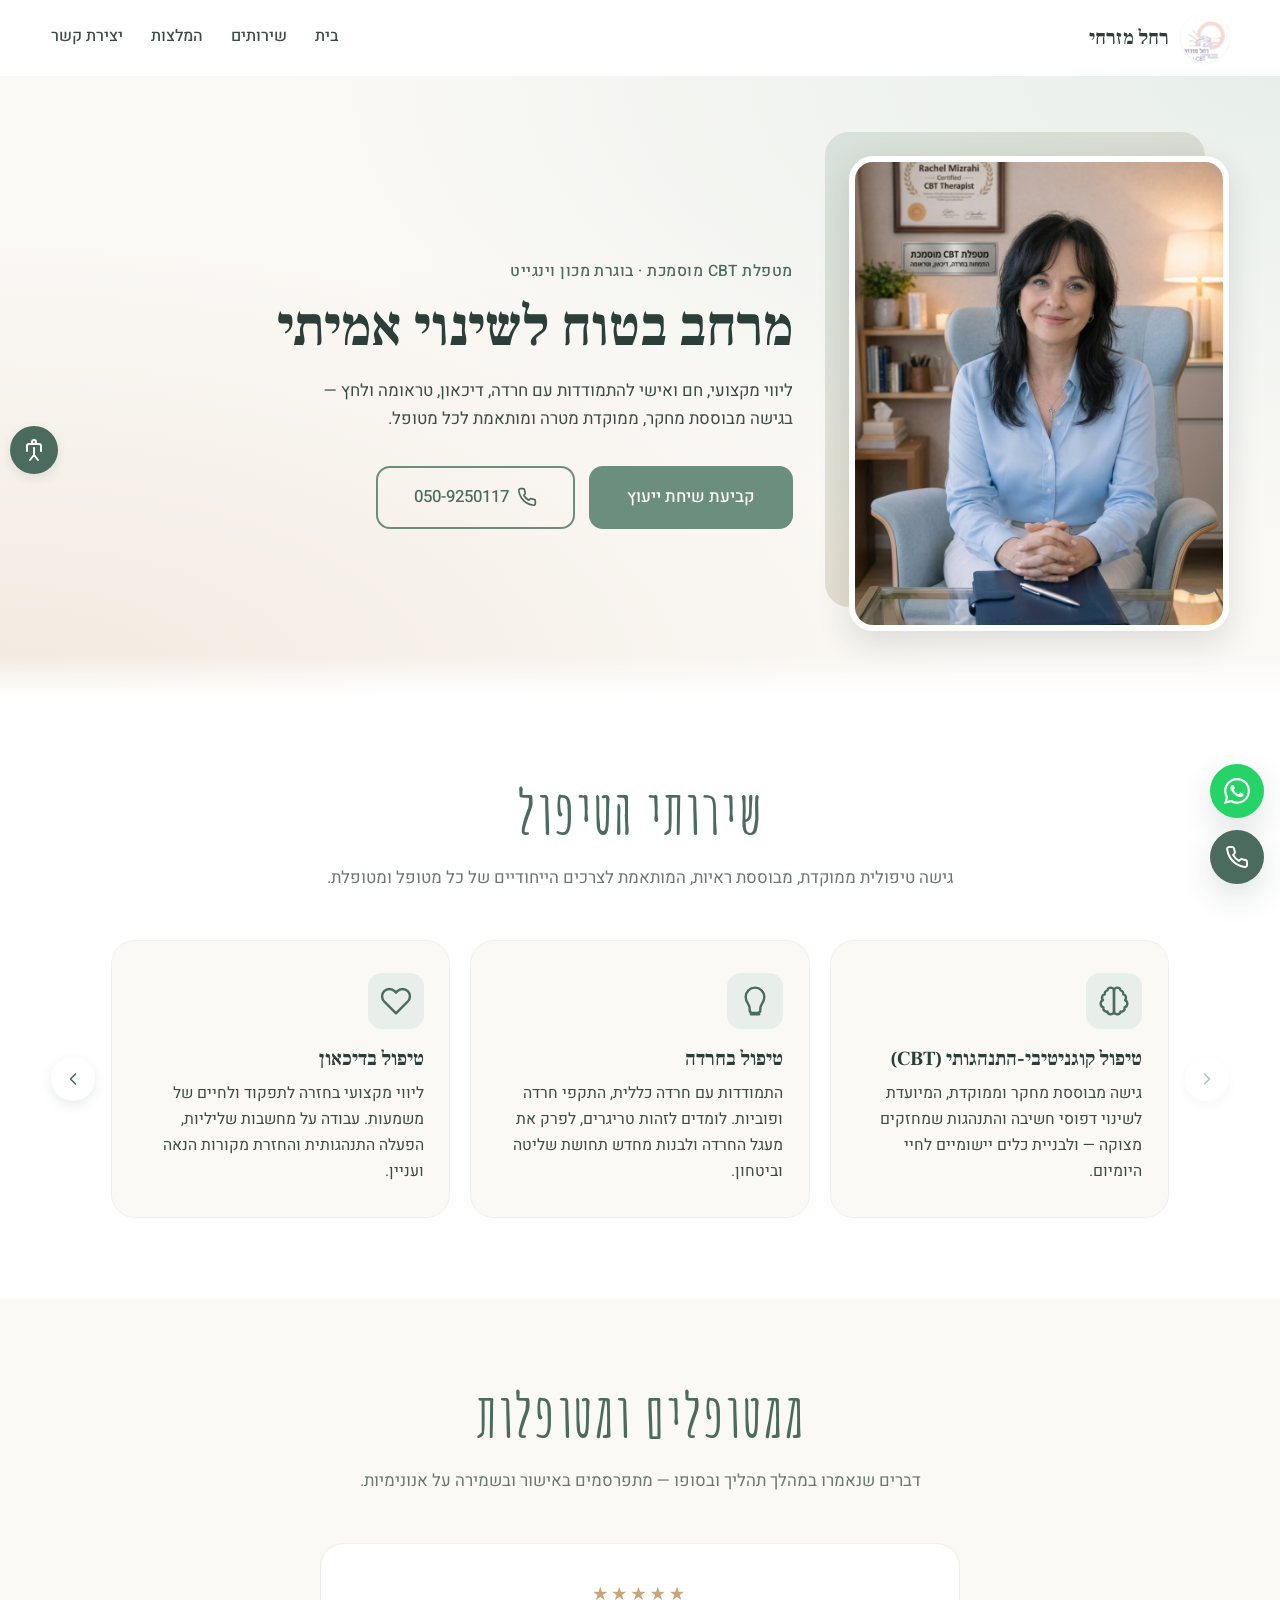
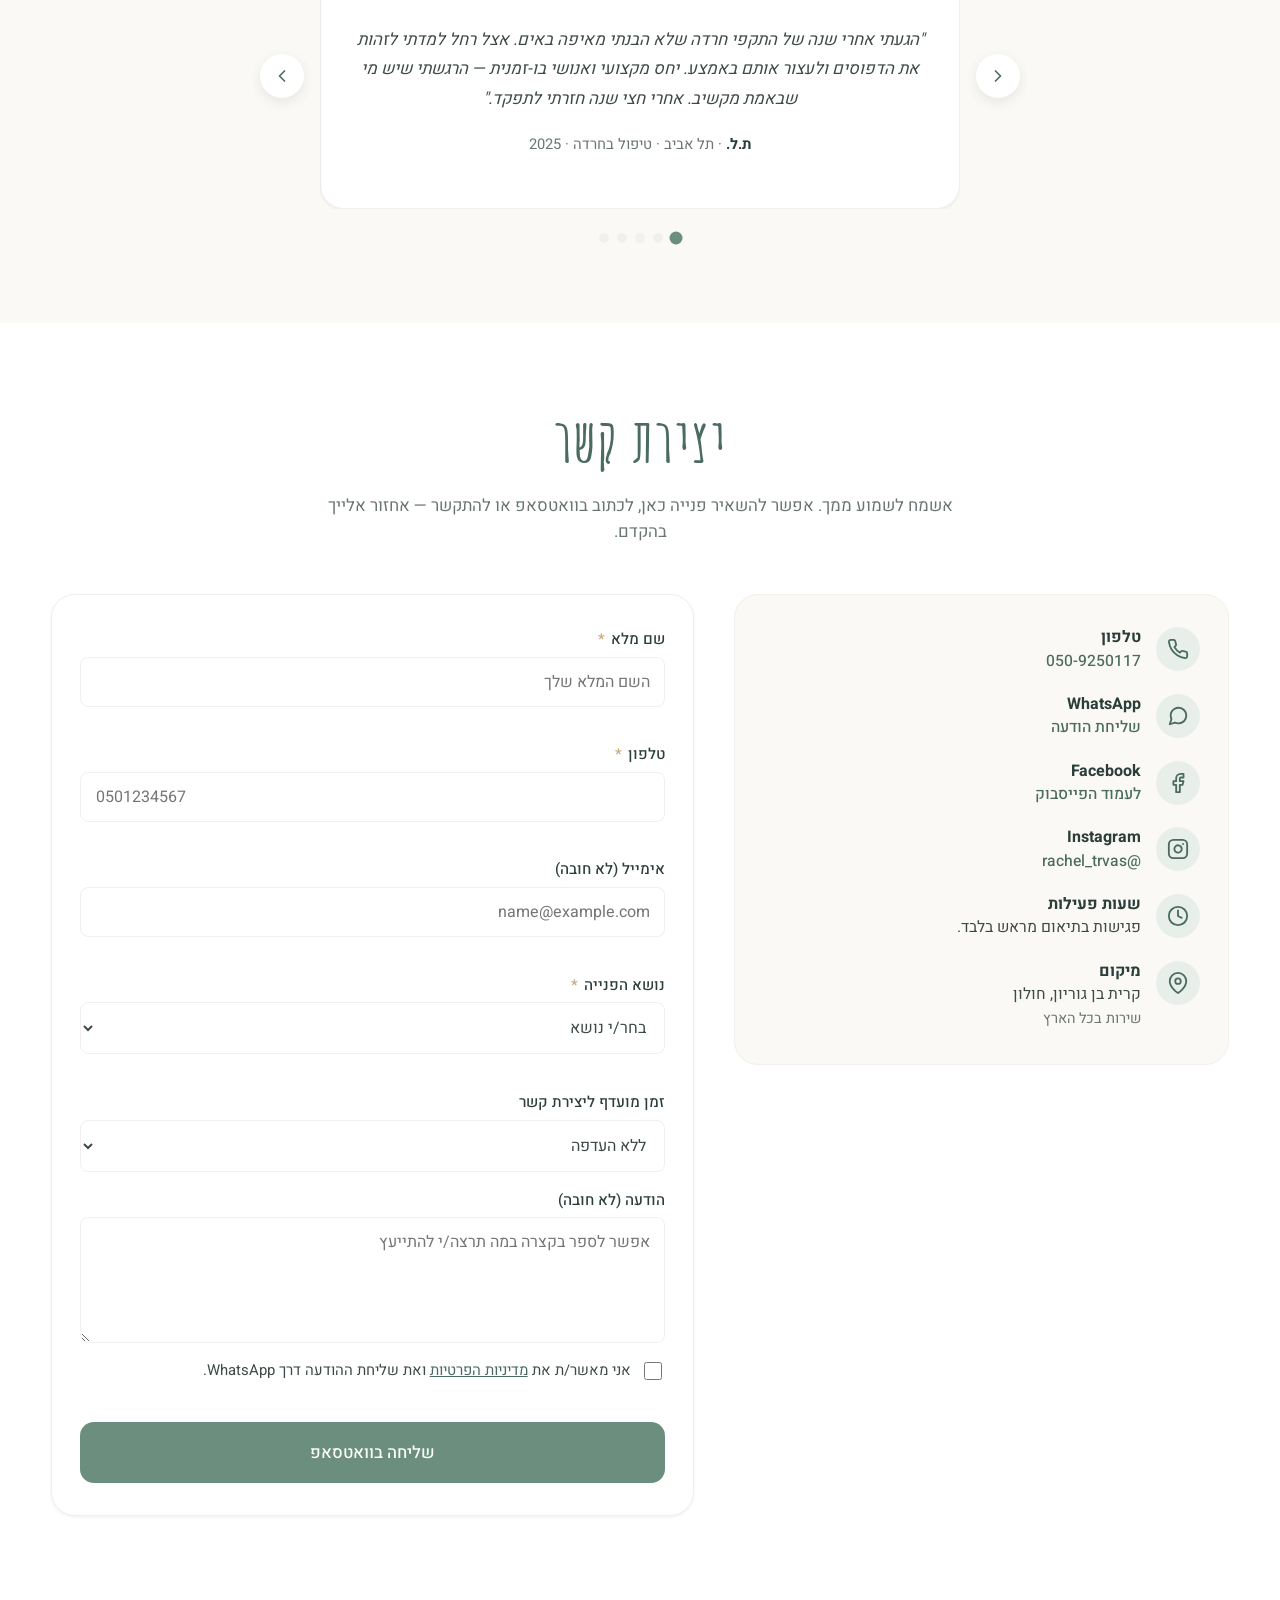
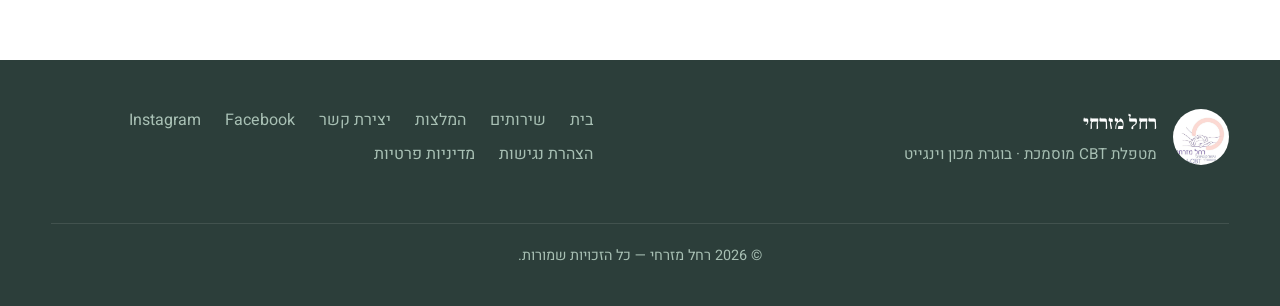
==== index.html @ 68512684 "Initial commit: Rachel Mizrahi CBT therapist landing page Hebrew RTL landing page built on the gener" ====
<!DOCTYPE html>
<html lang="he" dir="rtl">
<head>
    <meta charset="UTF-8">
    <meta name="viewport" content="width=device-width, initial-scale=1.0">

    <title>רחל מזרחי — מטפלת CBT מוסמכת | חרדה, דיכאון, טראומה</title>
    <meta name="description" content="רחל מזרחי, מטפלת CBT מוסמכת, בוגרת מכון וינגייט. מרחב טיפולי מקצועי, חם ואישי להתמודדות עם חרדה, דיכאון, טראומה ולחץ. פגישת ייעוץ ראשונית.">
    <meta name="keywords" content="טיפול CBT, מטפלת CBT, טיפול בחרדה, טיפול בדיכאון, טיפול בטראומה, CBT, רחל מזרחי, טיפול קוגניטיבי התנהגותי">
    <meta name="author" content="רחל מזרחי">
    <meta name="robots" content="index, follow">

    <meta property="og:type" content="website">
    <meta property="og:title" content="רחל מזרחי — מטפלת CBT מוסמכת">
    <meta property="og:description" content="מרחב טיפולי מקצועי וחם להתמודדות עם חרדה, דיכאון, טראומה ולחץ.">
    <meta property="og:image" content="Images/Rachel.png">
    <meta property="og:locale" content="he_IL">

    <link rel="icon" href="Images/Logo.jpg" type="image/jpeg">
    <link rel="preload" as="image" href="Images/Rachel.png" fetchpriority="high">

    <link rel="preconnect" href="https://fonts.googleapis.com">
    <link rel="preconnect" href="https://fonts.gstatic.com" crossorigin>
    <link rel="stylesheet" href="https://fonts.googleapis.com/css2?family=Heebo:wght@400;500;700&family=Amatic+SC:wght@700&family=Frank+Ruhl+Libre:wght@500;700&display=swap">

    <link rel="stylesheet" href="style.css">

    <!-- Google Analytics (replace G-XXXXXXXXXX before launch)
    <script async src="https://www.googletagmanager.com/gtag/js?id=G-XXXXXXXXXX"></script>
    <script>
        window.dataLayer = window.dataLayer || [];
        function gtag(){dataLayer.push(arguments);}
        gtag('js', new Date());
        gtag('config', 'G-XXXXXXXXXX');
    </script>
    -->
</head>
<body>
    <a href="#services" class="skip-link">דלג לתוכן הראשי</a>

    <header class="header" id="header">
        <div class="container header-inner">
            <a href="#home" class="logo" aria-label="רחל מזרחי — דף הבית">
                <img src="Images/Logo.jpg" alt="" width="48" height="48" decoding="async">
                <span class="logo-text">רחל מזרחי</span>
            </a>

            <nav class="nav" aria-label="ניווט ראשי">
                <button class="nav-toggle" aria-label="פתיחת תפריט" aria-expanded="false" aria-controls="nav-list">
                    <span></span><span></span><span></span>
                </button>
                <ul class="nav-list" id="nav-list">
                    <li><a href="#home">בית</a></li>
                    <li><a href="#services">שירותים</a></li>
                    <li><a href="#testimonials">המלצות</a></li>
                    <li><a href="#contact">יצירת קשר</a></li>
                </ul>
            </nav>
        </div>
    </header>

    <section class="hero" id="home">
        <div class="container hero-inner">
            <div class="hero-portrait">
                <img src="Images/Rachel.png" alt="רחל מזרחי, מטפלת CBT מוסמכת" width="420" height="520" fetchpriority="high" decoding="async">
            </div>
            <div class="hero-content">
                <p class="hero-eyebrow">מטפלת CBT מוסמכת · בוגרת מכון וינגייט</p>
                <h1 class="hero-title">מרחב בטוח לשינוי אמיתי</h1>
                <p class="hero-subtitle">ליווי מקצועי, חם ואישי להתמודדות עם חרדה, דיכאון, טראומה ולחץ — בגישה מבוססת מחקר, ממוקדת מטרה ומותאמת לכל מטופל.</p>
                <div class="hero-cta">
                    <a href="#contact" class="btn btn-primary btn-lg">קביעת שיחת ייעוץ</a>
                    <a href="tel:0509250117" class="btn btn-outline btn-lg" id="hero-phone">
                        <svg aria-hidden="true" width="20" height="20" viewBox="0 0 24 24" fill="none" stroke="currentColor" stroke-width="2" stroke-linecap="round" stroke-linejoin="round"><path d="M22 16.92v3a2 2 0 0 1-2.18 2 19.79 19.79 0 0 1-8.63-3.07 19.5 19.5 0 0 1-6-6 19.79 19.79 0 0 1-3.07-8.67A2 2 0 0 1 4.11 2h3a2 2 0 0 1 2 1.72 12.84 12.84 0 0 0 .7 2.81 2 2 0 0 1-.45 2.11L8.09 9.91a16 16 0 0 0 6 6l1.27-1.27a2 2 0 0 1 2.11-.45 12.84 12.84 0 0 0 2.81.7A2 2 0 0 1 22 16.92z"/></svg>
                        <span>050-9250117</span>
                    </a>
                </div>
            </div>
        </div>
    </section>

    <section class="section services" id="services">
        <div class="container">
            <h2 class="section-title-script">שירותי הטיפול</h2>
            <p class="section-description">גישה טיפולית ממוקדת, מבוססת ראיות, המותאמת לצרכים הייחודיים של כל מטופל ומטופלת.</p>

            <div class="services-slider">
                <button class="slider-btn slider-prev" aria-label="הקודם" type="button">
                    <svg aria-hidden="true" width="20" height="20" viewBox="0 0 24 24" fill="none" stroke="currentColor" stroke-width="2" stroke-linecap="round" stroke-linejoin="round"><polyline points="9 18 15 12 9 6"/></svg>
                </button>

                <div class="services-track-wrap">
                    <div class="services-track">
                        <article class="service-card">
                            <div class="service-icon">
                                <svg aria-hidden="true" width="32" height="32" viewBox="0 0 24 24" fill="none" stroke="currentColor" stroke-width="1.8" stroke-linecap="round" stroke-linejoin="round"><path d="M9.5 2A2.5 2.5 0 0 1 12 4.5v15a2.5 2.5 0 0 1-4.96.44 2.5 2.5 0 0 1-2.96-3.08 3 3 0 0 1-.34-5.58 2.5 2.5 0 0 1 1.32-4.24 2.5 2.5 0 0 1 1.98-3A2.5 2.5 0 0 1 9.5 2Z"/><path d="M14.5 2A2.5 2.5 0 0 0 12 4.5v15a2.5 2.5 0 0 0 4.96.44 2.5 2.5 0 0 0 2.96-3.08 3 3 0 0 0 .34-5.58 2.5 2.5 0 0 0-1.32-4.24 2.5 2.5 0 0 0-1.98-3A2.5 2.5 0 0 0 14.5 2Z"/></svg>
                            </div>
                            <h3 class="service-title">טיפול קוגניטיבי-התנהגותי (CBT)</h3>
                            <p class="service-description">גישה מבוססת מחקר וממוקדת, המיועדת לשינוי דפוסי חשיבה והתנהגות שמחזקים מצוקה — ולבניית כלים יישומיים לחיי היומיום.</p>
                        </article>

                        <article class="service-card">
                            <div class="service-icon">
                                <svg aria-hidden="true" width="32" height="32" viewBox="0 0 24 24" fill="none" stroke="currentColor" stroke-width="1.8" stroke-linecap="round" stroke-linejoin="round"><path d="M12 2a7 7 0 0 0-7 7c0 2.38 1 4 2 5.5.5.75 1 1.5 1 3V19a2 2 0 0 0 2 2h4a2 2 0 0 0 2-2v-1.5c0-1.5.5-2.25 1-3 1-1.5 2-3.12 2-5.5a7 7 0 0 0-7-7Z"/><path d="M9 22h6"/></svg>
                            </div>
                            <h3 class="service-title">טיפול בחרדה</h3>
                            <p class="service-description">התמודדות עם חרדה כללית, התקפי חרדה ופוביות. לומדים לזהות טריגרים, לפרק את מעגל החרדה ולבנות מחדש תחושת שליטה וביטחון.</p>
                        </article>

                        <article class="service-card">
                            <div class="service-icon">
                                <svg aria-hidden="true" width="32" height="32" viewBox="0 0 24 24" fill="none" stroke="currentColor" stroke-width="1.8" stroke-linecap="round" stroke-linejoin="round"><path d="M20.84 4.61a5.5 5.5 0 0 0-7.78 0L12 5.67l-1.06-1.06a5.5 5.5 0 0 0-7.78 7.78l1.06 1.06L12 21.23l7.78-7.78 1.06-1.06a5.5 5.5 0 0 0 0-7.78z"/></svg>
                            </div>
                            <h3 class="service-title">טיפול בדיכאון</h3>
                            <p class="service-description">ליווי מקצועי בחזרה לתפקוד ולחיים של משמעות. עבודה על מחשבות שליליות, הפעלה התנהגותית והחזרת מקורות הנאה ועניין.</p>
                        </article>

                        <article class="service-card">
                            <div class="service-icon">
                                <svg aria-hidden="true" width="32" height="32" viewBox="0 0 24 24" fill="none" stroke="currentColor" stroke-width="1.8" stroke-linecap="round" stroke-linejoin="round"><path d="M12 22s8-4 8-10V5l-8-3-8 3v7c0 6 8 10 8 10z"/></svg>
                            </div>
                            <h3 class="service-title">טיפול בטראומה</h3>
                            <p class="service-description">עיבוד חוויות קשות במרחב בטוח ומכיל. תהליך מותאם אישית שמאפשר עיבוד רגשי בקצב שלך, לבניית חוסן ושחרור מהעבר.</p>
                        </article>

                        <article class="service-card">
                            <div class="service-icon">
                                <svg aria-hidden="true" width="32" height="32" viewBox="0 0 24 24" fill="none" stroke="currentColor" stroke-width="1.8" stroke-linecap="round" stroke-linejoin="round"><circle cx="12" cy="12" r="10"/><polyline points="12 6 12 12 16 14"/></svg>
                            </div>
                            <h3 class="service-title">התמודדות עם לחץ ושחיקה</h3>
                            <p class="service-description">ניהול עומס רגשי, לחץ מקצועי ושחיקה. בניית כלים לאיזון, הצבת גבולות בריאים וחיבור מחדש לעצמך בתוך חיים תובעניים.</p>
                        </article>

                        <article class="service-card">
                            <div class="service-icon">
                                <svg aria-hidden="true" width="32" height="32" viewBox="0 0 24 24" fill="none" stroke="currentColor" stroke-width="1.8" stroke-linecap="round" stroke-linejoin="round"><path d="M21 15a2 2 0 0 1-2 2H7l-4 4V5a2 2 0 0 1 2-2h14a2 2 0 0 1 2 2z"/></svg>
                            </div>
                            <h3 class="service-title">ייעוץ ראשוני וליווי אישי</h3>
                            <p class="service-description">שיחת היכרות ללא התחייבות, להבנת הצורך שלך ולהתאמת תהליך טיפולי מדויק — בקצב הנכון לך ובסביבה מקבלת.</p>
                        </article>
                    </div>
                </div>

                <button class="slider-btn slider-next" aria-label="הבא" type="button">
                    <svg aria-hidden="true" width="20" height="20" viewBox="0 0 24 24" fill="none" stroke="currentColor" stroke-width="2" stroke-linecap="round" stroke-linejoin="round"><polyline points="15 18 9 12 15 6"/></svg>
                </button>
            </div>
        </div>
    </section>

    <section class="section testimonials" id="testimonials">
        <div class="container">
            <h2 class="section-title-script">ממטופלים ומטופלות</h2>
            <p class="section-description">דברים שנאמרו במהלך תהליך ובסופו — מתפרסמים באישור ובשמירה על אנונימיות.</p>

            <div class="testimonials-carousel">
                <button class="carousel-btn carousel-prev" aria-label="ההמלצה הקודמת" type="button">
                    <svg aria-hidden="true" width="20" height="20" viewBox="0 0 24 24" fill="none" stroke="currentColor" stroke-width="2" stroke-linecap="round" stroke-linejoin="round"><polyline points="9 18 15 12 9 6"/></svg>
                </button>
                <div class="testimonials-viewport">
                    <div class="testimonials-track" aria-live="polite"></div>
                </div>
                <button class="carousel-btn carousel-next" aria-label="ההמלצה הבאה" type="button">
                    <svg aria-hidden="true" width="20" height="20" viewBox="0 0 24 24" fill="none" stroke="currentColor" stroke-width="2" stroke-linecap="round" stroke-linejoin="round"><polyline points="15 18 9 12 15 6"/></svg>
                </button>
            </div>
            <div class="carousel-dots" role="tablist" aria-label="בחירת המלצה"></div>
        </div>
    </section>

    <section class="section contact" id="contact">
        <div class="container">
            <h2 class="section-title-script">יצירת קשר</h2>
            <p class="section-description">אשמח לשמוע ממך. אפשר להשאיר פנייה כאן, לכתוב בוואטסאפ או להתקשר — אחזור אלייך בהקדם.</p>

            <div class="contact-grid">
                <aside class="contact-info" aria-label="פרטי יצירת קשר">
                    <div class="contact-row">
                        <span class="contact-icon" aria-hidden="true">
                            <svg width="22" height="22" viewBox="0 0 24 24" fill="none" stroke="currentColor" stroke-width="2" stroke-linecap="round" stroke-linejoin="round"><path d="M22 16.92v3a2 2 0 0 1-2.18 2 19.79 19.79 0 0 1-8.63-3.07 19.5 19.5 0 0 1-6-6 19.79 19.79 0 0 1-3.07-8.67A2 2 0 0 1 4.11 2h3a2 2 0 0 1 2 1.72 12.84 12.84 0 0 0 .7 2.81 2 2 0 0 1-.45 2.11L8.09 9.91a16 16 0 0 0 6 6l1.27-1.27a2 2 0 0 1 2.11-.45 12.84 12.84 0 0 0 2.81.7A2 2 0 0 1 22 16.92z"/></svg>
                        </span>
                        <div>
                            <h3>טלפון</h3>
                            <p><a href="tel:0509250117" id="contact-phone">050-9250117</a></p>
                        </div>
                    </div>

                    <div class="contact-row">
                        <span class="contact-icon" aria-hidden="true">
                            <svg width="22" height="22" viewBox="0 0 24 24" fill="none" stroke="currentColor" stroke-width="2" stroke-linecap="round" stroke-linejoin="round"><path d="M21 11.5a8.38 8.38 0 0 1-.9 3.8 8.5 8.5 0 0 1-7.6 4.7 8.38 8.38 0 0 1-3.8-.9L3 21l1.9-5.7a8.38 8.38 0 0 1-.9-3.8 8.5 8.5 0 0 1 4.7-7.6 8.38 8.38 0 0 1 3.8-.9h.5a8.48 8.48 0 0 1 8 8v.5z"/></svg>
                        </span>
                        <div>
                            <h3>WhatsApp</h3>
                            <p><a href="https://wa.me/972509250117" id="contact-wa" target="_blank" rel="noopener">שליחת הודעה</a></p>
                        </div>
                    </div>

                    <div class="contact-row">
                        <span class="contact-icon" aria-hidden="true">
                            <svg width="22" height="22" viewBox="0 0 24 24" fill="none" stroke="currentColor" stroke-width="2" stroke-linecap="round" stroke-linejoin="round"><path d="M18 2h-3a5 5 0 0 0-5 5v3H7v4h3v8h4v-8h3l1-4h-4V7a1 1 0 0 1 1-1h3z"/></svg>
                        </span>
                        <div>
                            <h3>Facebook</h3>
                            <p><a href="https://www.facebook.com/rhl.mzrhy.trwws" target="_blank" rel="noopener">לעמוד הפייסבוק</a></p>
                        </div>
                    </div>

                    <div class="contact-row">
                        <span class="contact-icon" aria-hidden="true">
                            <svg width="22" height="22" viewBox="0 0 24 24" fill="none" stroke="currentColor" stroke-width="2" stroke-linecap="round" stroke-linejoin="round"><rect x="2" y="2" width="20" height="20" rx="5" ry="5"/><path d="M16 11.37A4 4 0 1 1 12.63 8 4 4 0 0 1 16 11.37z"/><line x1="17.5" y1="6.5" x2="17.51" y2="6.5"/></svg>
                        </span>
                        <div>
                            <h3>Instagram</h3>
                            <p><a href="https://www.instagram.com/rachel_trvas/" target="_blank" rel="noopener">@rachel_trvas</a></p>
                        </div>
                    </div>

                    <div class="contact-row">
                        <span class="contact-icon" aria-hidden="true">
                            <svg width="22" height="22" viewBox="0 0 24 24" fill="none" stroke="currentColor" stroke-width="2" stroke-linecap="round" stroke-linejoin="round"><circle cx="12" cy="12" r="10"/><polyline points="12 6 12 12 16 14"/></svg>
                        </span>
                        <div>
                            <h3>שעות פעילות</h3>
                            <p>פגישות בתיאום מראש בלבד.</p>
                        </div>
                    </div>

                    <div class="contact-row">
                        <span class="contact-icon" aria-hidden="true">
                            <svg width="22" height="22" viewBox="0 0 24 24" fill="none" stroke="currentColor" stroke-width="2" stroke-linecap="round" stroke-linejoin="round"><path d="M21 10c0 7-9 13-9 13s-9-6-9-13a9 9 0 0 1 18 0z"/><circle cx="12" cy="10" r="3"/></svg>
                        </span>
                        <div>
                            <h3>מיקום</h3>
                            <p>קרית בן גוריון, חולון<br><span class="contact-note">שירות בכל הארץ</span></p>
                        </div>
                    </div>
                </aside>

                <form class="contact-form" id="contact-form" novalidate aria-label="טופס יצירת קשר">
                    <div class="form-row">
                        <label for="f-name">שם מלא <span class="req" aria-hidden="true">*</span></label>
                        <input type="text" id="f-name" name="name" required autocomplete="name" placeholder="השם המלא שלך">
                        <small class="error" data-for="f-name" role="alert"></small>
                    </div>

                    <div class="form-row">
                        <label for="f-phone">טלפון <span class="req" aria-hidden="true">*</span></label>
                        <input type="tel" id="f-phone" name="phone" required autocomplete="tel" inputmode="tel" placeholder="0501234567">
                        <small class="error" data-for="f-phone" role="alert"></small>
                    </div>

                    <div class="form-row">
                        <label for="f-email">אימייל (לא חובה)</label>
                        <input type="email" id="f-email" name="email" autocomplete="email" placeholder="name@example.com">
                        <small class="error" data-for="f-email" role="alert"></small>
                    </div>

                    <div class="form-row">
                        <label for="f-topic">נושא הפנייה <span class="req" aria-hidden="true">*</span></label>
                        <select id="f-topic" name="topic" required>
                            <option value="">בחר/י נושא</option>
                            <option value="initial">ייעוץ ראשוני</option>
                            <option value="anxiety">טיפול בחרדה</option>
                            <option value="depression">טיפול בדיכאון</option>
                            <option value="trauma">טיפול בטראומה</option>
                            <option value="stress">לחץ ושחיקה</option>
                            <option value="other">אחר</option>
                        </select>
                        <small class="error" data-for="f-topic" role="alert"></small>
                    </div>

                    <div class="form-row">
                        <label for="f-time">זמן מועדף ליצירת קשר</label>
                        <select id="f-time" name="time">
                            <option value="">ללא העדפה</option>
                            <option value="morning">בוקר</option>
                            <option value="noon">צהריים</option>
                            <option value="afternoon">אחר הצהריים</option>
                            <option value="evening">ערב</option>
                        </select>
                    </div>

                    <div class="form-row">
                        <label for="f-message">הודעה (לא חובה)</label>
                        <textarea id="f-message" name="message" rows="4" placeholder="אפשר לספר בקצרה במה תרצה/י להתייעץ"></textarea>
                    </div>

                    <div class="form-row form-consent">
                        <label class="checkbox">
                            <input type="checkbox" id="f-consent" name="consent" required>
                            <span>אני מאשר/ת את <a href="privacy.html">מדיניות הפרטיות</a> ואת שליחת ההודעה דרך WhatsApp.</span>
                        </label>
                        <small class="error" data-for="f-consent" role="alert"></small>
                    </div>

                    <button type="submit" class="btn btn-primary btn-lg form-submit">שליחה בוואטסאפ</button>
                </form>
            </div>
        </div>
    </section>

    <aside class="fabs" aria-label="יצירת קשר מהירה">
        <a href="https://wa.me/972509250117?text=%D7%94%D7%99%D7%99%20%D7%A8%D7%97%D7%9C%2C%20%D7%94%D7%92%D7%A2%D7%AA%D7%99%20%D7%93%D7%A8%D7%9A%20%D7%94%D7%90%D7%AA%D7%A8%20%D7%95%D7%90%D7%A9%D7%9E%D7%97%20%D7%9C%D7%A7%D7%91%D7%95%D7%A2%20%D7%A9%D7%99%D7%97%D7%AA%20%D7%99%D7%A2%D7%95%D7%A5" class="fab fab-whatsapp" id="fab-wa" target="_blank" rel="noopener" aria-label="שליחת הודעה בוואטסאפ">
            <svg aria-hidden="true" width="26" height="26" viewBox="0 0 24 24" fill="currentColor"><path d="M17.472 14.382c-.297-.149-1.758-.867-2.03-.967-.273-.099-.471-.148-.67.15-.197.297-.767.966-.94 1.164-.173.199-.347.223-.644.075-.297-.15-1.255-.463-2.39-1.475-.883-.788-1.48-1.761-1.653-2.059-.173-.297-.018-.458.13-.606.134-.133.298-.347.446-.52.149-.174.198-.298.298-.497.099-.198.05-.371-.025-.52-.075-.149-.669-1.612-.916-2.207-.242-.579-.487-.5-.669-.51l-.57-.01c-.198 0-.52.074-.792.372s-1.04 1.016-1.04 2.479 1.065 2.876 1.213 3.074c.149.198 2.096 3.2 5.077 4.487.709.306 1.262.489 1.694.625.712.227 1.36.195 1.871.118.571-.085 1.758-.719 2.006-1.413.248-.694.248-1.289.173-1.413-.074-.124-.272-.198-.57-.347m-5.421 7.403h-.004a9.87 9.87 0 0 1-5.031-1.378l-.361-.214-3.741.982.998-3.648-.235-.374a9.86 9.86 0 0 1-1.51-5.26c.001-5.45 4.436-9.884 9.888-9.884 2.64 0 5.122 1.03 6.988 2.898a9.825 9.825 0 0 1 2.893 6.994c-.003 5.45-4.437 9.884-9.885 9.884m8.413-18.297A11.815 11.815 0 0 0 12.05 0C5.495 0 .16 5.335.157 11.892c0 2.096.547 4.142 1.588 5.945L.057 24l6.305-1.654a11.882 11.882 0 0 0 5.683 1.448h.005c6.554 0 11.89-5.335 11.893-11.893a11.821 11.821 0 0 0-3.48-8.413Z"/></svg>
        </a>
        <a href="tel:0509250117" class="fab fab-phone" id="fab-phone" aria-label="שיחת טלפון">
            <svg aria-hidden="true" width="24" height="24" viewBox="0 0 24 24" fill="none" stroke="currentColor" stroke-width="2" stroke-linecap="round" stroke-linejoin="round"><path d="M22 16.92v3a2 2 0 0 1-2.18 2 19.79 19.79 0 0 1-8.63-3.07 19.5 19.5 0 0 1-6-6 19.79 19.79 0 0 1-3.07-8.67A2 2 0 0 1 4.11 2h3a2 2 0 0 1 2 1.72 12.84 12.84 0 0 0 .7 2.81 2 2 0 0 1-.45 2.11L8.09 9.91a16 16 0 0 0 6 6l1.27-1.27a2 2 0 0 1 2.11-.45 12.84 12.84 0 0 0 2.81.7A2 2 0 0 1 22 16.92z"/></svg>
        </a>
    </aside>

    <footer class="footer">
        <div class="container footer-inner">
            <div class="footer-brand">
                <img src="Images/Logo.jpg" alt="" width="56" height="56" loading="lazy" decoding="async">
                <div>
                    <p class="footer-name">רחל מזרחי</p>
                    <p class="footer-tagline">מטפלת CBT מוסמכת · בוגרת מכון וינגייט</p>
                </div>
            </div>

            <nav class="footer-links" aria-label="ניווט תחתון">
                <ul>
                    <li><a href="#home">בית</a></li>
                    <li><a href="#services">שירותים</a></li>
                    <li><a href="#testimonials">המלצות</a></li>
                    <li><a href="#contact">יצירת קשר</a></li>
                    <li><a href="https://www.facebook.com/rhl.mzrhy.trwws" target="_blank" rel="noopener">Facebook</a></li>
                    <li><a href="https://www.instagram.com/rachel_trvas/" target="_blank" rel="noopener">Instagram</a></li>
                    <li><a href="accessibility.html">הצהרת נגישות</a></li>
                    <li><a href="privacy.html">מדיניות פרטיות</a></li>
                </ul>
            </nav>

            <div class="footer-copy">
                <p>&copy; <span id="footer-year"></span> רחל מזרחי — כל הזכויות שמורות.</p>
            </div>
        </div>
    </footer>

    <script src="script.js" defer></script>
</body>
</html>
---- style.css ----
:root {
    --primary: #6B8E7F;
    --primary-light: #A8C0B4;
    --primary-lighter: #E8EFEB;
    --primary-dark: #4A6B5E;
    --accent: #C9A57B;

    --cta: #6B8E7F;
    --cta-hover: #4A6B5E;

    --nude: #F5F1EC;
    --nude-light: #FBF9F6;
    --charcoal: #2C3E3A;
    --text: #3E4A46;
    --text-light: #6B7670;
    --gray-50: #FAFAF8;
    --gray-100: #F2F0EC;
    --white: #FFFFFF;

    --shadow-sm: 0 1px 3px rgba(44, 62, 58, 0.08);
    --shadow-md: 0 4px 12px rgba(44, 62, 58, 0.1);
    --shadow-lg: 0 12px 32px rgba(44, 62, 58, 0.15);

    --radius-sm: 8px;
    --radius: 14px;
    --radius-lg: 24px;

    --transition: 0.3s ease;

    --font-body: "Heebo", system-ui, -apple-system, Segoe UI, sans-serif;
    --font-script: "Amatic SC", cursive;
    --font-elegant: "Frank Ruhl Libre", Georgia, serif;
}

*,
*::before,
*::after {
    box-sizing: border-box;
}

html {
    direction: rtl;
    font-size: 100%;
    scroll-behavior: smooth;
    scroll-padding-top: 80px;
}

body {
    margin: 0;
    font-family: var(--font-body);
    font-weight: 400;
    color: var(--text);
    background: var(--white);
    line-height: 1.6;
    -webkit-font-smoothing: antialiased;
    -moz-osx-font-smoothing: grayscale;
}

img {
    max-width: 100%;
    height: auto;
    display: block;
}

a {
    color: var(--primary);
    text-decoration: none;
    transition: color var(--transition);
}

a:hover {
    color: var(--primary-dark);
}

button {
    font-family: inherit;
    cursor: pointer;
    border: none;
    background: none;
}

h1, h2, h3, h4 {
    color: var(--charcoal);
    font-weight: 700;
    line-height: 1.25;
    margin: 0 0 0.6em;
}

p {
    margin: 0 0 1em;
}

:focus-visible {
    outline: 3px solid var(--primary-dark);
    outline-offset: 2px;
    border-radius: 4px;
}

.container {
    width: min(1200px, 92%);
    margin-inline: auto;
}

.section {
    padding: 5rem 0;
}

.section-title-script {
    font-family: var(--font-script);
    font-size: clamp(2.5rem, 5vw, 3.75rem);
    color: var(--primary-dark);
    text-align: center;
    margin-bottom: 0.25em;
    letter-spacing: 0.02em;
}

.section-description {
    text-align: center;
    max-width: 640px;
    margin-inline: auto;
    margin-bottom: 3rem;
    color: var(--text-light);
    font-size: 1.05rem;
}

.skip-link {
    position: absolute;
    top: -100px;
    right: 1rem;
    background: var(--charcoal);
    color: var(--white);
    padding: 0.75rem 1.25rem;
    z-index: 1001;
    border-radius: var(--radius-sm);
    transition: top var(--transition);
}

.skip-link:focus {
    top: 1rem;
}

.btn {
    display: inline-flex;
    align-items: center;
    justify-content: center;
    gap: 0.5rem;
    padding: 0.85rem 1.75rem;
    font-size: 1rem;
    font-weight: 500;
    border-radius: var(--radius);
    transition: all var(--transition);
    text-align: center;
    cursor: pointer;
    border: 2px solid transparent;
}

.btn-lg {
    padding: 1rem 2.25rem;
    font-size: 1.05rem;
}

.btn-primary {
    background: var(--cta);
    color: var(--white);
}

.btn-primary:hover {
    background: var(--cta-hover);
    transform: translateY(-1px);
    box-shadow: var(--shadow-md);
    color: var(--white);
}

.btn-outline {
    background: transparent;
    color: var(--primary-dark);
    border-color: var(--primary);
}

.btn-outline:hover {
    background: var(--primary-lighter);
}

.high-contrast {
    filter: contrast(1.4);
}

.highlight-links a:not(.btn):not(.fab) {
    text-decoration: underline !important;
    background: #ffeb3b !important;
    color: #000 !important;
    padding: 0 2px;
}

.stop-animations *,
.stop-animations *::before,
.stop-animations *::after {
    animation: none !important;
    transition: none !important;
    scroll-behavior: auto !important;
}

@media (prefers-reduced-motion: reduce) {
    html {
        scroll-behavior: auto;
    }
    *, *::before, *::after {
        animation-duration: 0.01ms !important;
        transition-duration: 0.01ms !important;
    }
}

.sr-only {
    position: absolute;
    width: 1px;
    height: 1px;
    padding: 0;
    margin: -1px;
    overflow: hidden;
    clip: rect(0, 0, 0, 0);
    white-space: nowrap;
    border: 0;
}

/* ---------- Header ---------- */
.header {
    position: sticky;
    top: 0;
    z-index: 100;
    background: rgba(255, 255, 255, 0.92);
    backdrop-filter: saturate(1.2) blur(10px);
    -webkit-backdrop-filter: saturate(1.2) blur(10px);
    border-bottom: 1px solid transparent;
    transition: box-shadow var(--transition), border-color var(--transition), background var(--transition);
}

.header.scrolled {
    background: rgba(255, 255, 255, 0.98);
    box-shadow: var(--shadow-sm);
    border-bottom-color: var(--gray-100);
}

.header-inner {
    display: flex;
    align-items: center;
    justify-content: space-between;
    gap: 1.5rem;
    padding: 0.85rem 0;
}

.logo {
    display: flex;
    align-items: center;
    gap: 0.7rem;
    color: var(--charcoal);
    font-weight: 700;
}

.logo img {
    border-radius: 50%;
    object-fit: cover;
    width: 48px;
    height: 48px;
    box-shadow: var(--shadow-sm);
}

.logo-text {
    font-family: var(--font-elegant);
    font-size: 1.25rem;
    letter-spacing: 0.01em;
}

.nav {
    display: flex;
    align-items: center;
}

.nav-list {
    display: flex;
    gap: 1.75rem;
    list-style: none;
    margin: 0;
    padding: 0;
}

.nav-list a {
    color: var(--text);
    font-weight: 500;
    padding: 0.4rem 0;
    position: relative;
}

.nav-list a::after {
    content: "";
    position: absolute;
    inset-inline: 0;
    bottom: 0;
    height: 2px;
    background: var(--primary);
    transform: scaleX(0);
    transform-origin: center;
    transition: transform var(--transition);
}

.nav-list a:hover::after,
.nav-list a:focus-visible::after {
    transform: scaleX(1);
}

.nav-toggle {
    display: none;
    flex-direction: column;
    justify-content: center;
    gap: 5px;
    width: 44px;
    height: 44px;
    padding: 10px;
    border-radius: var(--radius-sm);
}

.nav-toggle span {
    display: block;
    height: 2px;
    width: 100%;
    background: var(--charcoal);
    border-radius: 2px;
    transition: transform var(--transition), opacity var(--transition);
}

.nav-toggle[aria-expanded="true"] span:nth-child(1) {
    transform: translateY(7px) rotate(45deg);
}

.nav-toggle[aria-expanded="true"] span:nth-child(2) {
    opacity: 0;
}

.nav-toggle[aria-expanded="true"] span:nth-child(3) {
    transform: translateY(-7px) rotate(-45deg);
}

/* ---------- Hero ---------- */
.hero {
    position: relative;
    padding: 5rem 0 4rem;
    background:
        radial-gradient(ellipse at top right, var(--primary-lighter) 0%, transparent 55%),
        radial-gradient(ellipse at bottom left, rgba(201, 165, 123, 0.18) 0%, transparent 55%),
        var(--nude-light);
    overflow: hidden;
}

.hero::after {
    content: "";
    position: absolute;
    inset: auto 0 -1px 0;
    height: 40px;
    background: linear-gradient(to bottom, transparent, var(--white));
    pointer-events: none;
}

.hero-inner {
    display: grid;
    grid-template-columns: minmax(280px, 380px) 1fr;
    align-items: center;
    gap: 3.5rem;
}

.hero-portrait {
    position: relative;
    justify-self: center;
}

.hero-portrait img {
    width: 100%;
    max-width: 380px;
    aspect-ratio: 4 / 5;
    object-fit: cover;
    border-radius: var(--radius-lg);
    box-shadow: var(--shadow-lg);
    border: 6px solid var(--white);
}

.hero-portrait::before {
    content: "";
    position: absolute;
    inset: -1.5rem 1.5rem 1.5rem -1.5rem;
    background: linear-gradient(135deg, var(--primary-light), var(--accent));
    border-radius: var(--radius-lg);
    z-index: 0;
    opacity: 0.35;
}

.hero-portrait img {
    position: relative;
    z-index: 1;
}

.hero-content {
    max-width: 620px;
}

.hero-eyebrow {
    font-family: var(--font-body);
    color: var(--primary-dark);
    font-weight: 500;
    letter-spacing: 0.03em;
    margin-bottom: 0.8rem;
    font-size: 0.98rem;
}

.hero-title {
    font-family: var(--font-elegant);
    font-size: clamp(2.2rem, 4.5vw, 3.5rem);
    line-height: 1.15;
    color: var(--charcoal);
    margin-bottom: 1rem;
    font-weight: 700;
}

.hero-subtitle {
    font-size: clamp(1.05rem, 1.3vw, 1.18rem);
    color: var(--text);
    line-height: 1.7;
    margin-bottom: 2rem;
    max-width: 56ch;
}

.hero-cta {
    display: flex;
    flex-wrap: wrap;
    gap: 0.85rem;
}

/* ---------- Services Slider ---------- */
.services {
    background: var(--white);
}

.services-slider {
    position: relative;
    display: grid;
    grid-template-columns: auto 1fr auto;
    align-items: center;
    gap: 1rem;
}

.slider-btn,
.carousel-btn {
    width: 44px;
    height: 44px;
    border-radius: 50%;
    background: var(--white);
    color: var(--primary-dark);
    box-shadow: var(--shadow-md);
    display: inline-flex;
    align-items: center;
    justify-content: center;
    transition: all var(--transition);
    flex-shrink: 0;
}

.slider-btn:hover,
.carousel-btn:hover {
    background: var(--primary);
    color: var(--white);
    transform: translateY(-2px);
}

.slider-btn:disabled,
.carousel-btn:disabled {
    opacity: 0.4;
    cursor: not-allowed;
    transform: none;
}

.services-track-wrap {
    overflow: hidden;
}

.services-track {
    display: flex;
    gap: 1.25rem;
    transition: transform 0.45s cubic-bezier(0.22, 1, 0.36, 1);
}

.service-card {
    flex: 0 0 calc((100% - 2 * 1.25rem) / 3);
    background: var(--nude-light);
    padding: 2rem 1.6rem;
    border-radius: var(--radius-lg);
    border: 1px solid var(--gray-100);
    transition: transform var(--transition), box-shadow var(--transition), border-color var(--transition);
    display: flex;
    flex-direction: column;
    gap: 0.6rem;
}

.service-card:hover {
    transform: translateY(-4px);
    box-shadow: var(--shadow-md);
    border-color: var(--primary-light);
}

.service-icon {
    width: 56px;
    height: 56px;
    border-radius: var(--radius);
    background: var(--primary-lighter);
    color: var(--primary-dark);
    display: inline-flex;
    align-items: center;
    justify-content: center;
    margin-bottom: 0.5rem;
}

.service-title {
    font-family: var(--font-elegant);
    font-size: 1.25rem;
    margin: 0;
    color: var(--charcoal);
}

.service-description {
    color: var(--text);
    font-size: 0.98rem;
    line-height: 1.65;
    margin: 0;
}

/* ---------- Testimonials ---------- */
.testimonials {
    background: var(--nude-light);
}

.testimonials-carousel {
    display: grid;
    grid-template-columns: auto 1fr auto;
    align-items: center;
    gap: 1rem;
    max-width: 760px;
    margin-inline: auto;
}

.testimonials-viewport {
    overflow: hidden;
}

.testimonials-track {
    display: flex;
    transition: transform 0.5s cubic-bezier(0.22, 1, 0.36, 1);
}

.testimonial-card {
    flex: 0 0 100%;
    background: var(--white);
    padding: 2.25rem 2rem;
    border-radius: var(--radius-lg);
    box-shadow: var(--shadow-sm);
    text-align: center;
    border: 1px solid var(--gray-100);
}

.testimonial-rating {
    color: var(--accent);
    font-size: 1.15rem;
    letter-spacing: 0.15em;
    margin-bottom: 1rem;
    direction: ltr;
}

.testimonial-text {
    font-size: 1.05rem;
    line-height: 1.75;
    color: var(--text);
    font-style: italic;
    margin-bottom: 1.25rem;
}

.testimonial-meta {
    color: var(--text-light);
    font-size: 0.92rem;
}

.testimonial-name {
    color: var(--charcoal);
    font-weight: 700;
}

.carousel-dots {
    display: flex;
    justify-content: center;
    gap: 0.5rem;
    margin-top: 1.5rem;
}

.dot {
    width: 10px;
    height: 10px;
    border-radius: 50%;
    background: var(--gray-100);
    transition: background var(--transition), transform var(--transition);
    border: none;
    padding: 0;
    cursor: pointer;
}

.dot.active {
    background: var(--primary);
    transform: scale(1.3);
}

/* ---------- Contact ---------- */
.contact {
    background: var(--white);
}

.contact-grid {
    display: grid;
    grid-template-columns: minmax(260px, 1fr) 1.3fr;
    gap: 2.5rem;
    margin-top: 2rem;
    align-items: start;
}

.contact-info {
    background: var(--nude-light);
    padding: 2rem 1.75rem;
    border-radius: var(--radius-lg);
    border: 1px solid var(--gray-100);
    display: flex;
    flex-direction: column;
    gap: 1.25rem;
}

.contact-row {
    display: grid;
    grid-template-columns: auto 1fr;
    gap: 0.9rem;
    align-items: flex-start;
}

.contact-icon {
    width: 44px;
    height: 44px;
    border-radius: 50%;
    background: var(--primary-lighter);
    color: var(--primary-dark);
    display: inline-flex;
    align-items: center;
    justify-content: center;
    flex-shrink: 0;
}

.contact-row h3 {
    font-size: 1rem;
    margin: 0 0 0.15rem;
    color: var(--charcoal);
}

.contact-row p {
    margin: 0;
    color: var(--text);
    font-size: 0.98rem;
    line-height: 1.55;
}

.contact-row a {
    color: var(--primary-dark);
    font-weight: 500;
}

.contact-note {
    color: var(--text-light);
    font-size: 0.9rem;
}

.contact-form {
    background: var(--white);
    padding: 2rem 1.75rem;
    border-radius: var(--radius-lg);
    border: 1px solid var(--gray-100);
    box-shadow: var(--shadow-sm);
    display: grid;
    gap: 1rem;
}

.form-row {
    display: flex;
    flex-direction: column;
    gap: 0.35rem;
}

.form-row label {
    font-weight: 500;
    color: var(--charcoal);
    font-size: 0.95rem;
}

.form-row .req {
    color: var(--accent);
    margin-inline-start: 0.15rem;
}

.form-row input,
.form-row select,
.form-row textarea {
    font-family: inherit;
    font-size: 1rem;
    padding: 0.75rem 0.9rem;
    border-radius: var(--radius-sm);
    border: 1.5px solid var(--gray-100);
    background: var(--white);
    color: var(--text);
    transition: border-color var(--transition), box-shadow var(--transition);
    width: 100%;
}

.form-row textarea {
    resize: vertical;
    min-height: 96px;
    line-height: 1.55;
}

.form-row input:focus,
.form-row select:focus,
.form-row textarea:focus {
    outline: none;
    border-color: var(--primary);
    box-shadow: 0 0 0 3px rgba(107, 142, 127, 0.18);
}

.form-row input[aria-invalid="true"],
.form-row select[aria-invalid="true"] {
    border-color: #c14b3e;
}

.error {
    color: #c14b3e;
    font-size: 0.85rem;
    min-height: 1em;
}

.form-consent .checkbox {
    display: flex;
    align-items: flex-start;
    gap: 0.6rem;
    font-size: 0.93rem;
    color: var(--text);
    line-height: 1.5;
    cursor: pointer;
    font-weight: 400;
}

.form-consent .checkbox input {
    width: 18px;
    height: 18px;
    margin-top: 0.2rem;
    accent-color: var(--primary);
    flex-shrink: 0;
}

.form-consent a {
    text-decoration: underline;
    color: var(--primary-dark);
}

.form-submit {
    justify-self: stretch;
    margin-top: 0.25rem;
}

/* ---------- FABs ---------- */
.fabs {
    position: fixed;
    inset-inline-start: 1rem;
    bottom: 1rem;
    display: flex;
    flex-direction: column;
    gap: 0.75rem;
    z-index: 90;
}

.fab {
    width: 54px;
    height: 54px;
    border-radius: 50%;
    display: inline-flex;
    align-items: center;
    justify-content: center;
    color: var(--white);
    box-shadow: var(--shadow-lg);
    transition: transform var(--transition), box-shadow var(--transition);
}

.fab:hover {
    transform: translateY(-3px) scale(1.05);
    color: var(--white);
}

.fab-whatsapp {
    background: #25D366;
}

.fab-phone {
    background: var(--primary-dark);
}

/* ---------- Accessibility Widget ---------- */
.a11y-widget {
    position: fixed;
    inset-inline-end: 0.6rem;
    top: 50%;
    transform: translateY(-50%);
    z-index: 95;
    display: flex;
    flex-direction: column;
    align-items: flex-end;
    gap: 0.5rem;
}

.a11y-toggle {
    width: 48px;
    height: 48px;
    border-radius: 50%;
    background: var(--primary-dark);
    color: var(--white);
    box-shadow: var(--shadow-md);
    display: inline-flex;
    align-items: center;
    justify-content: center;
    transition: transform var(--transition);
}

.a11y-toggle:hover {
    transform: scale(1.08);
}

.a11y-panel {
    background: var(--white);
    border: 1px solid var(--gray-100);
    border-radius: var(--radius);
    box-shadow: var(--shadow-lg);
    padding: 1rem;
    min-width: 230px;
    display: none;
    flex-direction: column;
    gap: 0.5rem;
}

.a11y-panel.open {
    display: flex;
}

.a11y-panel h3 {
    font-size: 1rem;
    margin: 0 0 0.25rem;
    color: var(--charcoal);
}

.a11y-btn {
    padding: 0.6rem 0.8rem;
    border-radius: var(--radius-sm);
    border: 1px solid var(--gray-100);
    background: var(--nude-light);
    color: var(--text);
    font-size: 0.93rem;
    font-weight: 500;
    text-align: start;
    transition: background var(--transition), border-color var(--transition);
    display: flex;
    align-items: center;
    justify-content: space-between;
    gap: 0.5rem;
}

.a11y-btn:hover {
    background: var(--primary-lighter);
    border-color: var(--primary-light);
}

.a11y-btn.active {
    background: var(--primary);
    color: var(--white);
    border-color: var(--primary-dark);
}

.a11y-font-group {
    display: flex;
    gap: 0.4rem;
}

.a11y-font-group .a11y-btn {
    flex: 1;
    justify-content: center;
}

/* ---------- Footer ---------- */
.footer {
    background: var(--charcoal);
    color: var(--nude-light);
    padding: 3rem 0 1.5rem;
    margin-top: 4rem;
}

.footer a {
    color: var(--primary-light);
}

.footer a:hover {
    color: var(--white);
}

.footer-inner {
    display: grid;
    grid-template-columns: 1.1fr 1fr;
    gap: 2.5rem;
    align-items: start;
}

.footer-brand {
    display: flex;
    align-items: center;
    gap: 1rem;
}

.footer-brand img {
    border-radius: 50%;
    width: 56px;
    height: 56px;
    object-fit: cover;
}

.footer-name {
    font-family: var(--font-elegant);
    font-size: 1.2rem;
    margin: 0;
    color: var(--white);
    font-weight: 700;
}

.footer-tagline {
    color: var(--primary-light);
    font-size: 0.95rem;
    margin: 0.2rem 0 0;
}

.footer-links ul {
    list-style: none;
    margin: 0;
    padding: 0;
    display: flex;
    flex-wrap: wrap;
    gap: 0.5rem 1.5rem;
}

.footer-copy {
    grid-column: 1 / -1;
    border-top: 1px solid rgba(255, 255, 255, 0.1);
    padding-top: 1.25rem;
    margin-top: 1rem;
    color: var(--primary-light);
    font-size: 0.9rem;
    text-align: center;
}

/* ---------- Legal pages (privacy / accessibility) ---------- */
.legal-page {
    padding-top: 3rem;
}

.legal-container {
    max-width: 820px;
    margin-inline: auto;
    background: var(--white);
    padding: 2.5rem 2rem;
    border-radius: var(--radius-lg);
    border: 1px solid var(--gray-100);
    box-shadow: var(--shadow-sm);
}

.legal-title {
    font-family: var(--font-elegant);
    font-size: clamp(1.8rem, 3vw, 2.4rem);
    color: var(--charcoal);
    margin: 0 0 0.5rem;
    font-weight: 700;
}

.legal-updated {
    color: var(--text-light);
    font-size: 0.95rem;
    margin: 0 0 1.5rem;
}

.legal-notice {
    background: var(--primary-lighter);
    border-inline-start: 4px solid var(--primary);
    padding: 1rem 1.1rem;
    border-radius: var(--radius-sm);
    color: var(--text);
    font-size: 0.95rem;
    line-height: 1.65;
    margin-bottom: 2rem;
}

.legal-container h2 {
    font-family: var(--font-elegant);
    font-size: 1.3rem;
    color: var(--primary-dark);
    margin: 2rem 0 0.75rem;
    padding-bottom: 0.4rem;
    border-bottom: 1px solid var(--gray-100);
}

.legal-container h2:first-of-type {
    margin-top: 1rem;
}

.legal-container p,
.legal-container li {
    color: var(--text);
    line-height: 1.75;
    font-size: 1rem;
}

.legal-container ul {
    padding-inline-start: 1.5rem;
    margin-bottom: 1rem;
}

.legal-container ul li {
    margin-bottom: 0.45rem;
}

.legal-container a {
    color: var(--primary-dark);
    text-decoration: underline;
}

.legal-container a:hover {
    color: var(--primary);
}

.legal-container strong {
    color: var(--charcoal);
}

@media (max-width: 640px) {
    .legal-container {
        padding: 1.75rem 1.25rem;
    }
    .legal-container h2 {
        font-size: 1.15rem;
    }
}

/* ---------- Responsive ---------- */
@media (max-width: 1024px) {
    .service-card {
        flex: 0 0 calc((100% - 1.25rem) / 2);
    }
}

@media (max-width: 768px) {
    .section { padding: 3.5rem 0; }

    .nav-toggle {
        display: flex;
    }

    .nav-list {
        position: absolute;
        inset-inline: 0;
        top: 100%;
        background: var(--white);
        flex-direction: column;
        gap: 0;
        padding: 0.75rem 1rem;
        border-top: 1px solid var(--gray-100);
        box-shadow: var(--shadow-md);
        display: none;
    }

    .nav-list.open {
        display: flex;
    }

    .nav-list li {
        border-bottom: 1px solid var(--gray-100);
    }

    .nav-list li:last-child {
        border-bottom: none;
    }

    .nav-list a {
        display: block;
        padding: 0.9rem 0.3rem;
    }

    .hero {
        padding: 3rem 0 2.5rem;
    }

    .hero-inner {
        grid-template-columns: 1fr;
        text-align: center;
        gap: 2rem;
    }

    .hero-portrait {
        max-width: 260px;
        margin-inline: auto;
    }

    .hero-cta {
        justify-content: center;
    }

    .hero-subtitle {
        margin-inline: auto;
    }

    .service-card {
        flex: 0 0 100%;
    }

    .contact-grid {
        grid-template-columns: 1fr;
        gap: 1.5rem;
    }

    .footer-inner {
        grid-template-columns: 1fr;
        text-align: center;
    }

    .footer-brand {
        justify-content: center;
    }

    .footer-links ul {
        justify-content: center;
    }

    .a11y-widget {
        inset-inline-end: 0.4rem;
    }

    .a11y-panel {
        min-width: 200px;
    }
}

@media (max-width: 480px) {
    .section { padding: 3rem 0; }

    .container {
        width: min(1200px, 94%);
    }

    .logo-text {
        font-size: 1.05rem;
    }

    .btn-lg {
        padding: 0.85rem 1.5rem;
        font-size: 1rem;
    }

    .contact-info,
    .contact-form {
        padding: 1.5rem 1.25rem;
    }

    .fab {
        width: 48px;
        height: 48px;
    }
}
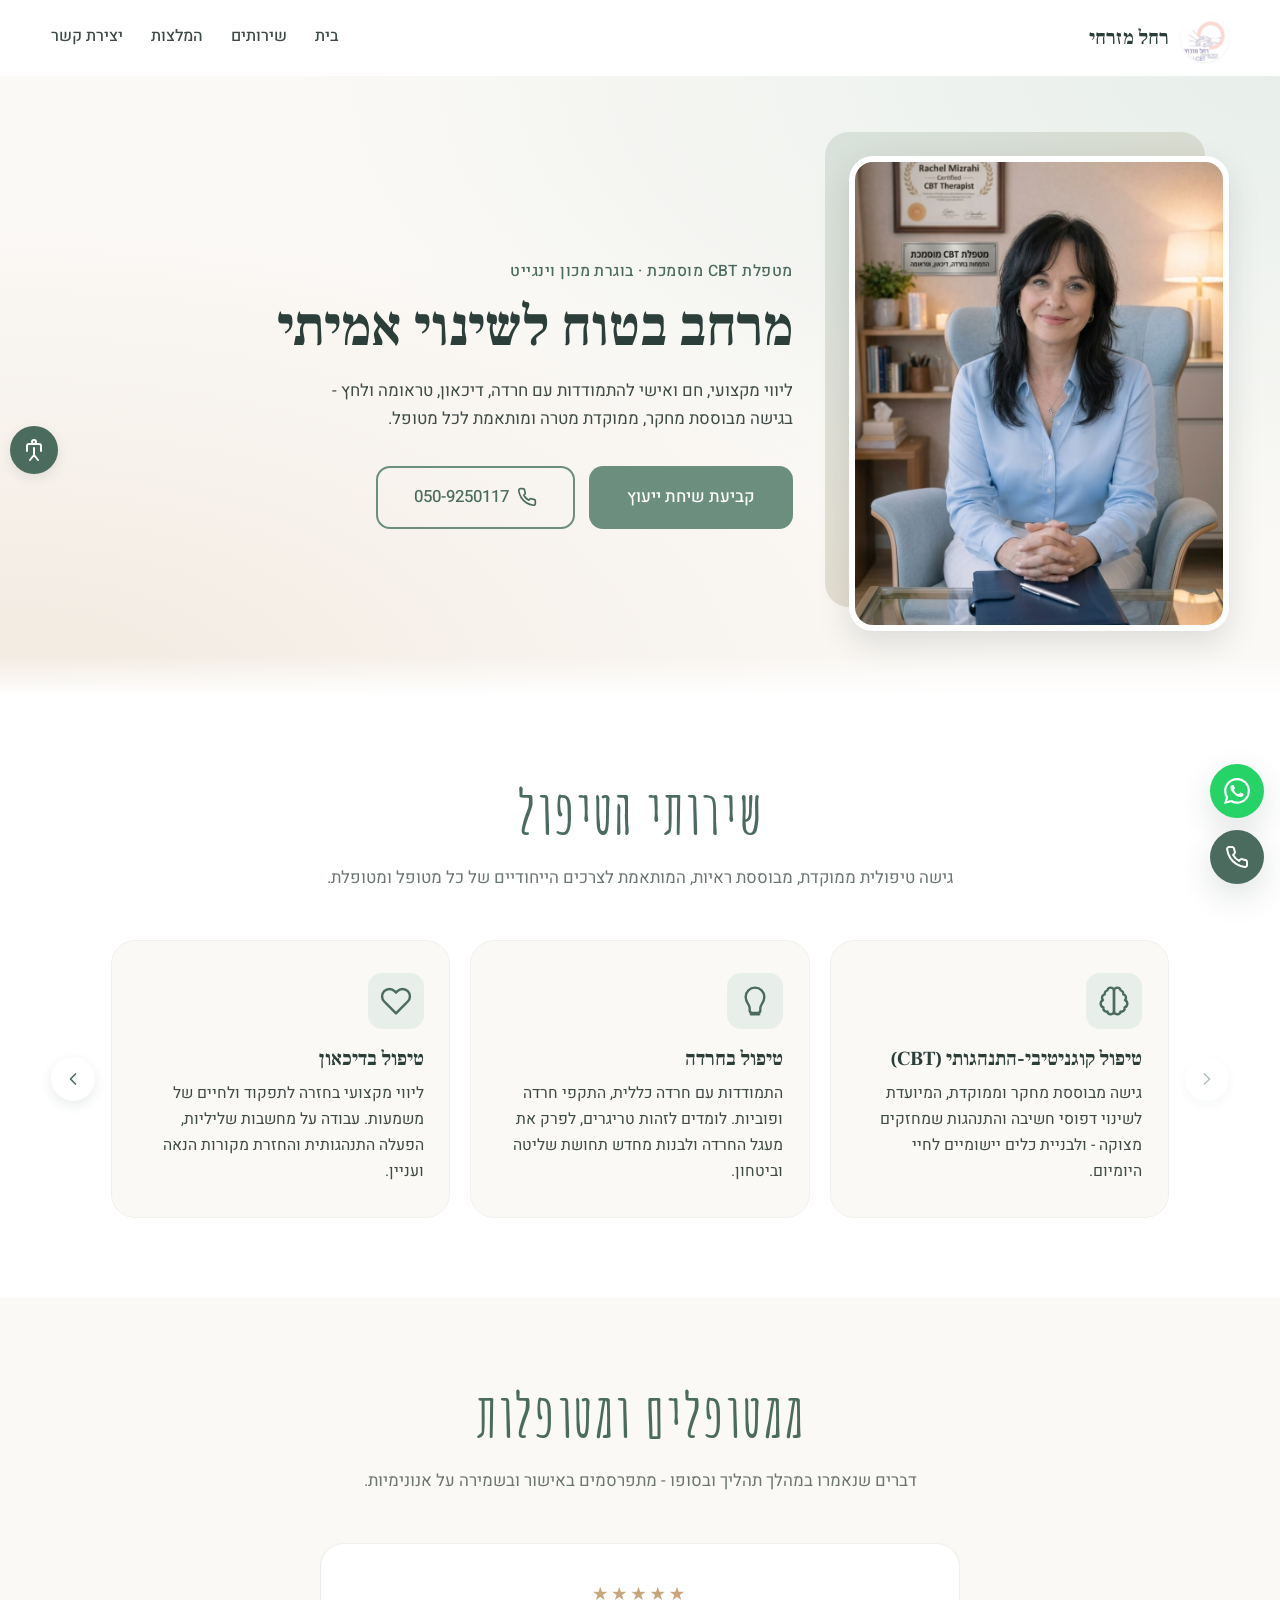
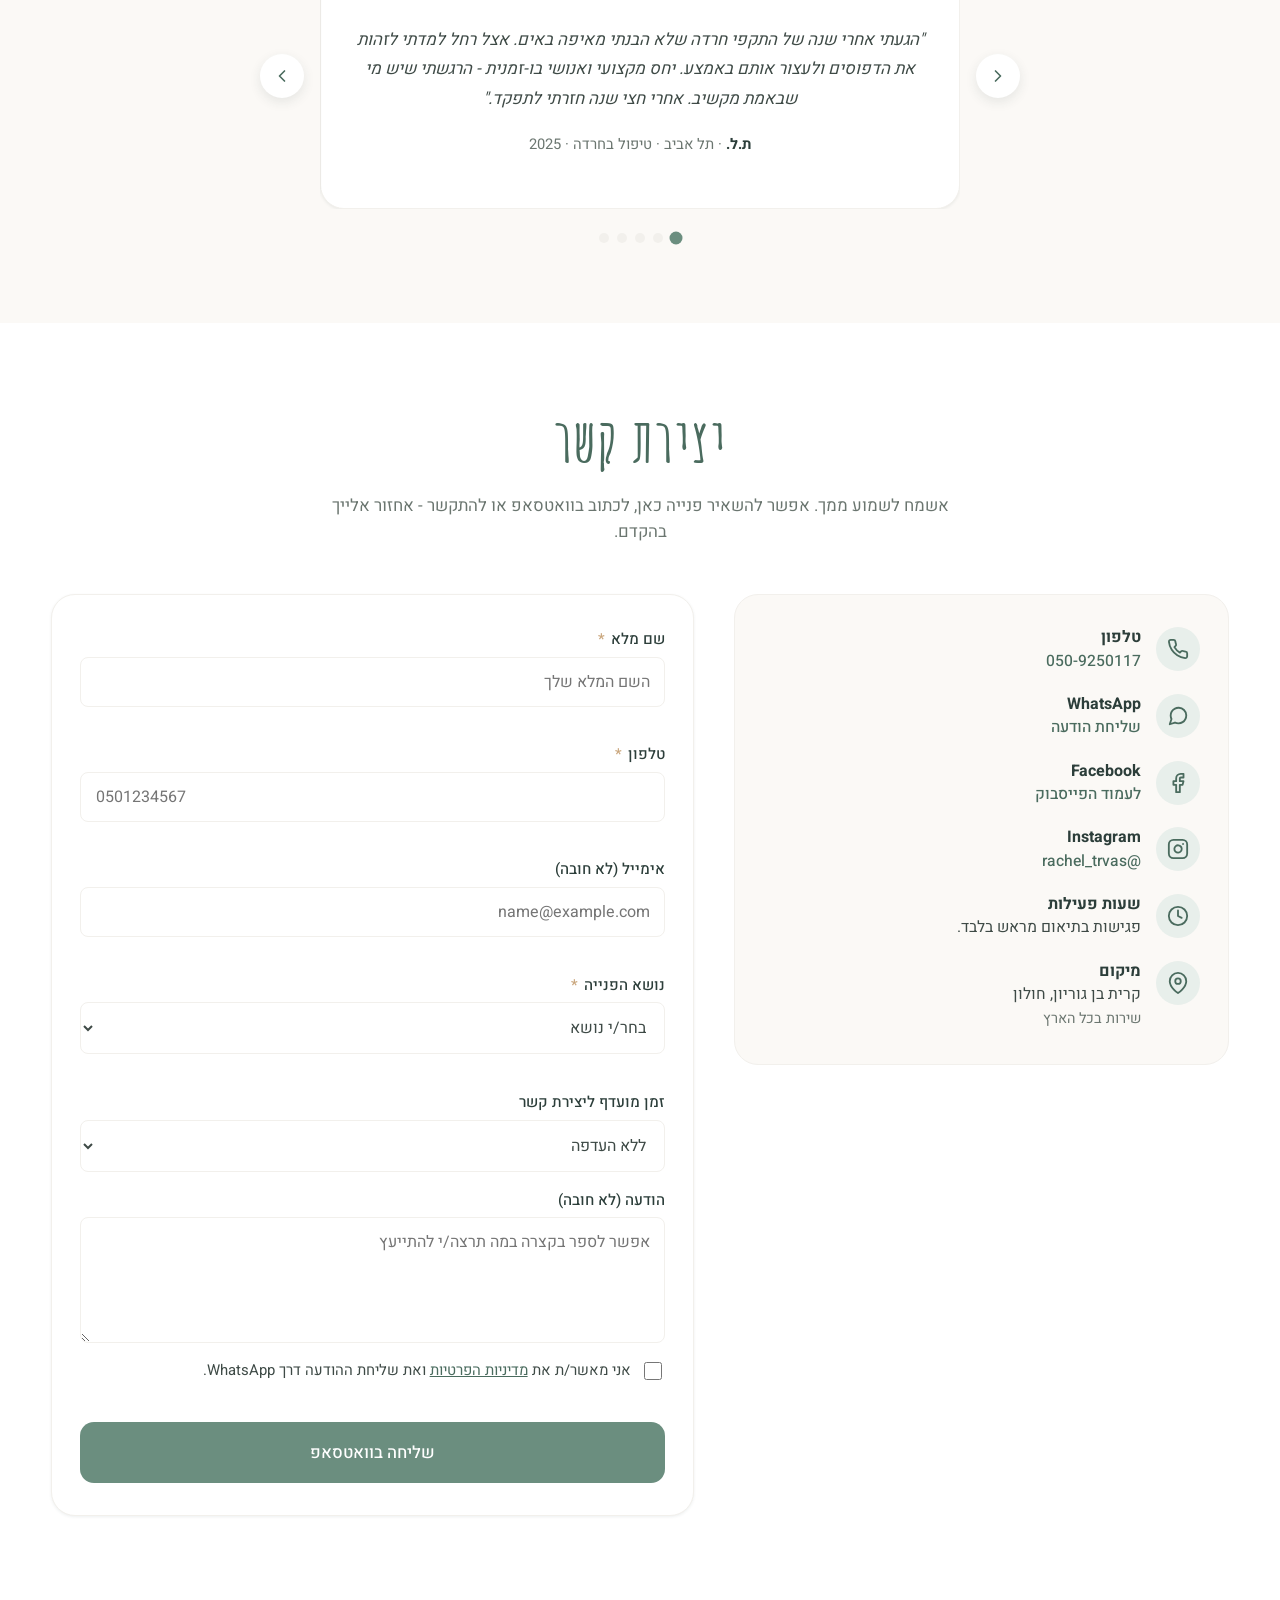
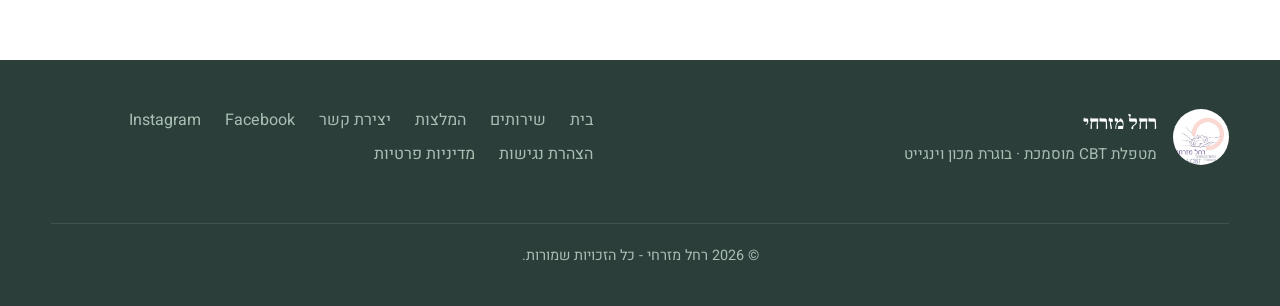
==== commit 02403538: "Replace em/en dashes with regular hyphens across the site Per Rachel's feedback, the em-dash (—) is " ====
--- a/index.html
+++ b/index.html
@@ -4,14 +4,14 @@
     <meta charset="UTF-8">
     <meta name="viewport" content="width=device-width, initial-scale=1.0">
 
-    <title>רחל מזרחי — מטפלת CBT מוסמכת | חרדה, דיכאון, טראומה</title>
+    <title>רחל מזרחי - מטפלת CBT מוסמכת | חרדה, דיכאון, טראומה</title>
     <meta name="description" content="רחל מזרחי, מטפלת CBT מוסמכת, בוגרת מכון וינגייט. מרחב טיפולי מקצועי, חם ואישי להתמודדות עם חרדה, דיכאון, טראומה ולחץ. פגישת ייעוץ ראשונית.">
     <meta name="keywords" content="טיפול CBT, מטפלת CBT, טיפול בחרדה, טיפול בדיכאון, טיפול בטראומה, CBT, רחל מזרחי, טיפול קוגניטיבי התנהגותי">
     <meta name="author" content="רחל מזרחי">
     <meta name="robots" content="index, follow">
 
     <meta property="og:type" content="website">
-    <meta property="og:title" content="רחל מזרחי — מטפלת CBT מוסמכת">
+    <meta property="og:title" content="רחל מזרחי - מטפלת CBT מוסמכת">
     <meta property="og:description" content="מרחב טיפולי מקצועי וחם להתמודדות עם חרדה, דיכאון, טראומה ולחץ.">
     <meta property="og:image" content="Images/Rachel.png">
     <meta property="og:locale" content="he_IL">
@@ -40,7 +40,7 @@
 
     <header class="header" id="header">
         <div class="container header-inner">
-            <a href="#home" class="logo" aria-label="רחל מזרחי — דף הבית">
+            <a href="#home" class="logo" aria-label="רחל מזרחי - דף הבית">
                 <img src="Images/Logo.jpg" alt="" width="48" height="48" decoding="async">
                 <span class="logo-text">רחל מזרחי</span>
             </a>
@@ -67,7 +67,7 @@
             <div class="hero-content">
                 <p class="hero-eyebrow">מטפלת CBT מוסמכת · בוגרת מכון וינגייט</p>
                 <h1 class="hero-title">מרחב בטוח לשינוי אמיתי</h1>
-                <p class="hero-subtitle">ליווי מקצועי, חם ואישי להתמודדות עם חרדה, דיכאון, טראומה ולחץ — בגישה מבוססת מחקר, ממוקדת מטרה ומותאמת לכל מטופל.</p>
+                <p class="hero-subtitle">ליווי מקצועי, חם ואישי להתמודדות עם חרדה, דיכאון, טראומה ולחץ - בגישה מבוססת מחקר, ממוקדת מטרה ומותאמת לכל מטופל.</p>
                 <div class="hero-cta">
                     <a href="#contact" class="btn btn-primary btn-lg">קביעת שיחת ייעוץ</a>
                     <a href="tel:0509250117" class="btn btn-outline btn-lg" id="hero-phone">
@@ -96,7 +96,7 @@
                                 <svg aria-hidden="true" width="32" height="32" viewBox="0 0 24 24" fill="none" stroke="currentColor" stroke-width="1.8" stroke-linecap="round" stroke-linejoin="round"><path d="M9.5 2A2.5 2.5 0 0 1 12 4.5v15a2.5 2.5 0 0 1-4.96.44 2.5 2.5 0 0 1-2.96-3.08 3 3 0 0 1-.34-5.58 2.5 2.5 0 0 1 1.32-4.24 2.5 2.5 0 0 1 1.98-3A2.5 2.5 0 0 1 9.5 2Z"/><path d="M14.5 2A2.5 2.5 0 0 0 12 4.5v15a2.5 2.5 0 0 0 4.96.44 2.5 2.5 0 0 0 2.96-3.08 3 3 0 0 0 .34-5.58 2.5 2.5 0 0 0-1.32-4.24 2.5 2.5 0 0 0-1.98-3A2.5 2.5 0 0 0 14.5 2Z"/></svg>
                             </div>
                             <h3 class="service-title">טיפול קוגניטיבי-התנהגותי (CBT)</h3>
-                            <p class="service-description">גישה מבוססת מחקר וממוקדת, המיועדת לשינוי דפוסי חשיבה והתנהגות שמחזקים מצוקה — ולבניית כלים יישומיים לחיי היומיום.</p>
+                            <p class="service-description">גישה מבוססת מחקר וממוקדת, המיועדת לשינוי דפוסי חשיבה והתנהגות שמחזקים מצוקה - ולבניית כלים יישומיים לחיי היומיום.</p>
                         </article>
 
                         <article class="service-card">
@@ -136,7 +136,7 @@
                                 <svg aria-hidden="true" width="32" height="32" viewBox="0 0 24 24" fill="none" stroke="currentColor" stroke-width="1.8" stroke-linecap="round" stroke-linejoin="round"><path d="M21 15a2 2 0 0 1-2 2H7l-4 4V5a2 2 0 0 1 2-2h14a2 2 0 0 1 2 2z"/></svg>
                             </div>
                             <h3 class="service-title">ייעוץ ראשוני וליווי אישי</h3>
-                            <p class="service-description">שיחת היכרות ללא התחייבות, להבנת הצורך שלך ולהתאמת תהליך טיפולי מדויק — בקצב הנכון לך ובסביבה מקבלת.</p>
+                            <p class="service-description">שיחת היכרות ללא התחייבות, להבנת הצורך שלך ולהתאמת תהליך טיפולי מדויק - בקצב הנכון לך ובסביבה מקבלת.</p>
                         </article>
                     </div>
                 </div>
@@ -151,7 +151,7 @@
     <section class="section testimonials" id="testimonials">
         <div class="container">
             <h2 class="section-title-script">ממטופלים ומטופלות</h2>
-            <p class="section-description">דברים שנאמרו במהלך תהליך ובסופו — מתפרסמים באישור ובשמירה על אנונימיות.</p>
+            <p class="section-description">דברים שנאמרו במהלך תהליך ובסופו - מתפרסמים באישור ובשמירה על אנונימיות.</p>
 
             <div class="testimonials-carousel">
                 <button class="carousel-btn carousel-prev" aria-label="ההמלצה הקודמת" type="button">
@@ -171,7 +171,7 @@
     <section class="section contact" id="contact">
         <div class="container">
             <h2 class="section-title-script">יצירת קשר</h2>
-            <p class="section-description">אשמח לשמוע ממך. אפשר להשאיר פנייה כאן, לכתוב בוואטסאפ או להתקשר — אחזור אלייך בהקדם.</p>
+            <p class="section-description">אשמח לשמוע ממך. אפשר להשאיר פנייה כאן, לכתוב בוואטסאפ או להתקשר - אחזור אלייך בהקדם.</p>
 
             <div class="contact-grid">
                 <aside class="contact-info" aria-label="פרטי יצירת קשר">
@@ -332,7 +332,7 @@
             </nav>
 
             <div class="footer-copy">
-                <p>&copy; <span id="footer-year"></span> רחל מזרחי — כל הזכויות שמורות.</p>
+                <p>&copy; <span id="footer-year"></span> רחל מזרחי - כל הזכויות שמורות.</p>
             </div>
         </div>
     </footer>
--- a/style.css
+++ b/style.css
@@ -181,8 +181,123 @@
     background: var(--primary-lighter);
 }
 
-.high-contrast {
-    filter: contrast(1.4);
+/* High-contrast mode: explicit color overrides.
+   NOTE: do NOT use `filter: contrast(...)` on <body> - it creates a new
+   containing block for `position: fixed` descendants (FABs, a11y widget,
+   sticky header), which then position relative to the filtered body
+   instead of the viewport and get pushed off-screen on long pages. */
+body.high-contrast,
+body.high-contrast .section,
+body.high-contrast .services,
+body.high-contrast .testimonials,
+body.high-contrast .contact,
+body.high-contrast .legal-page {
+    background: #000 !important;
+    color: #fff !important;
+}
+
+body.high-contrast h1,
+body.high-contrast h2,
+body.high-contrast h3,
+body.high-contrast h4,
+body.high-contrast .section-title-script,
+body.high-contrast .hero-title,
+body.high-contrast .service-title,
+body.high-contrast .testimonial-name,
+body.high-contrast .footer-name,
+body.high-contrast .legal-title,
+body.high-contrast .legal-container strong {
+    color: #fff !important;
+}
+
+body.high-contrast .hero,
+body.high-contrast .hero::after,
+body.high-contrast .header,
+body.high-contrast .footer,
+body.high-contrast .service-card,
+body.high-contrast .testimonial-card,
+body.high-contrast .contact-info,
+body.high-contrast .contact-form,
+body.high-contrast .legal-container,
+body.high-contrast .legal-notice,
+body.high-contrast .a11y-panel,
+body.high-contrast .nav-list {
+    background: #000 !important;
+    color: #fff !important;
+    border-color: #fff !important;
+}
+
+body.high-contrast a,
+body.high-contrast .nav-list a,
+body.high-contrast .footer a,
+body.high-contrast .contact-row a,
+body.high-contrast .legal-container a {
+    color: #ffeb3b !important;
+}
+
+body.high-contrast .btn-primary,
+body.high-contrast .form-submit {
+    background: #ffeb3b !important;
+    color: #000 !important;
+    border-color: #000 !important;
+}
+
+body.high-contrast .btn-outline {
+    background: transparent !important;
+    color: #ffeb3b !important;
+    border-color: #ffeb3b !important;
+}
+
+body.high-contrast input,
+body.high-contrast select,
+body.high-contrast textarea {
+    background: #000 !important;
+    color: #fff !important;
+    border-color: #fff !important;
+}
+
+body.high-contrast .service-icon,
+body.high-contrast .contact-icon {
+    background: #fff !important;
+    color: #000 !important;
+}
+
+body.high-contrast .slider-btn,
+body.high-contrast .carousel-btn {
+    background: #fff !important;
+    color: #000 !important;
+    border: 2px solid #000 !important;
+}
+
+body.high-contrast .fab-whatsapp {
+    background: #25D366 !important;
+    color: #000 !important;
+}
+
+body.high-contrast .fab-phone,
+body.high-contrast .a11y-toggle {
+    background: #ffeb3b !important;
+    color: #000 !important;
+}
+
+body.high-contrast .a11y-btn {
+    background: #000 !important;
+    color: #fff !important;
+    border-color: #fff !important;
+}
+
+body.high-contrast .a11y-btn.active {
+    background: #ffeb3b !important;
+    color: #000 !important;
+    border-color: #000 !important;
+}
+
+body.high-contrast .dot {
+    background: #fff !important;
+}
+
+body.high-contrast .dot.active {
+    background: #ffeb3b !important;
 }
 
 .highlight-links a:not(.btn):not(.fab) {
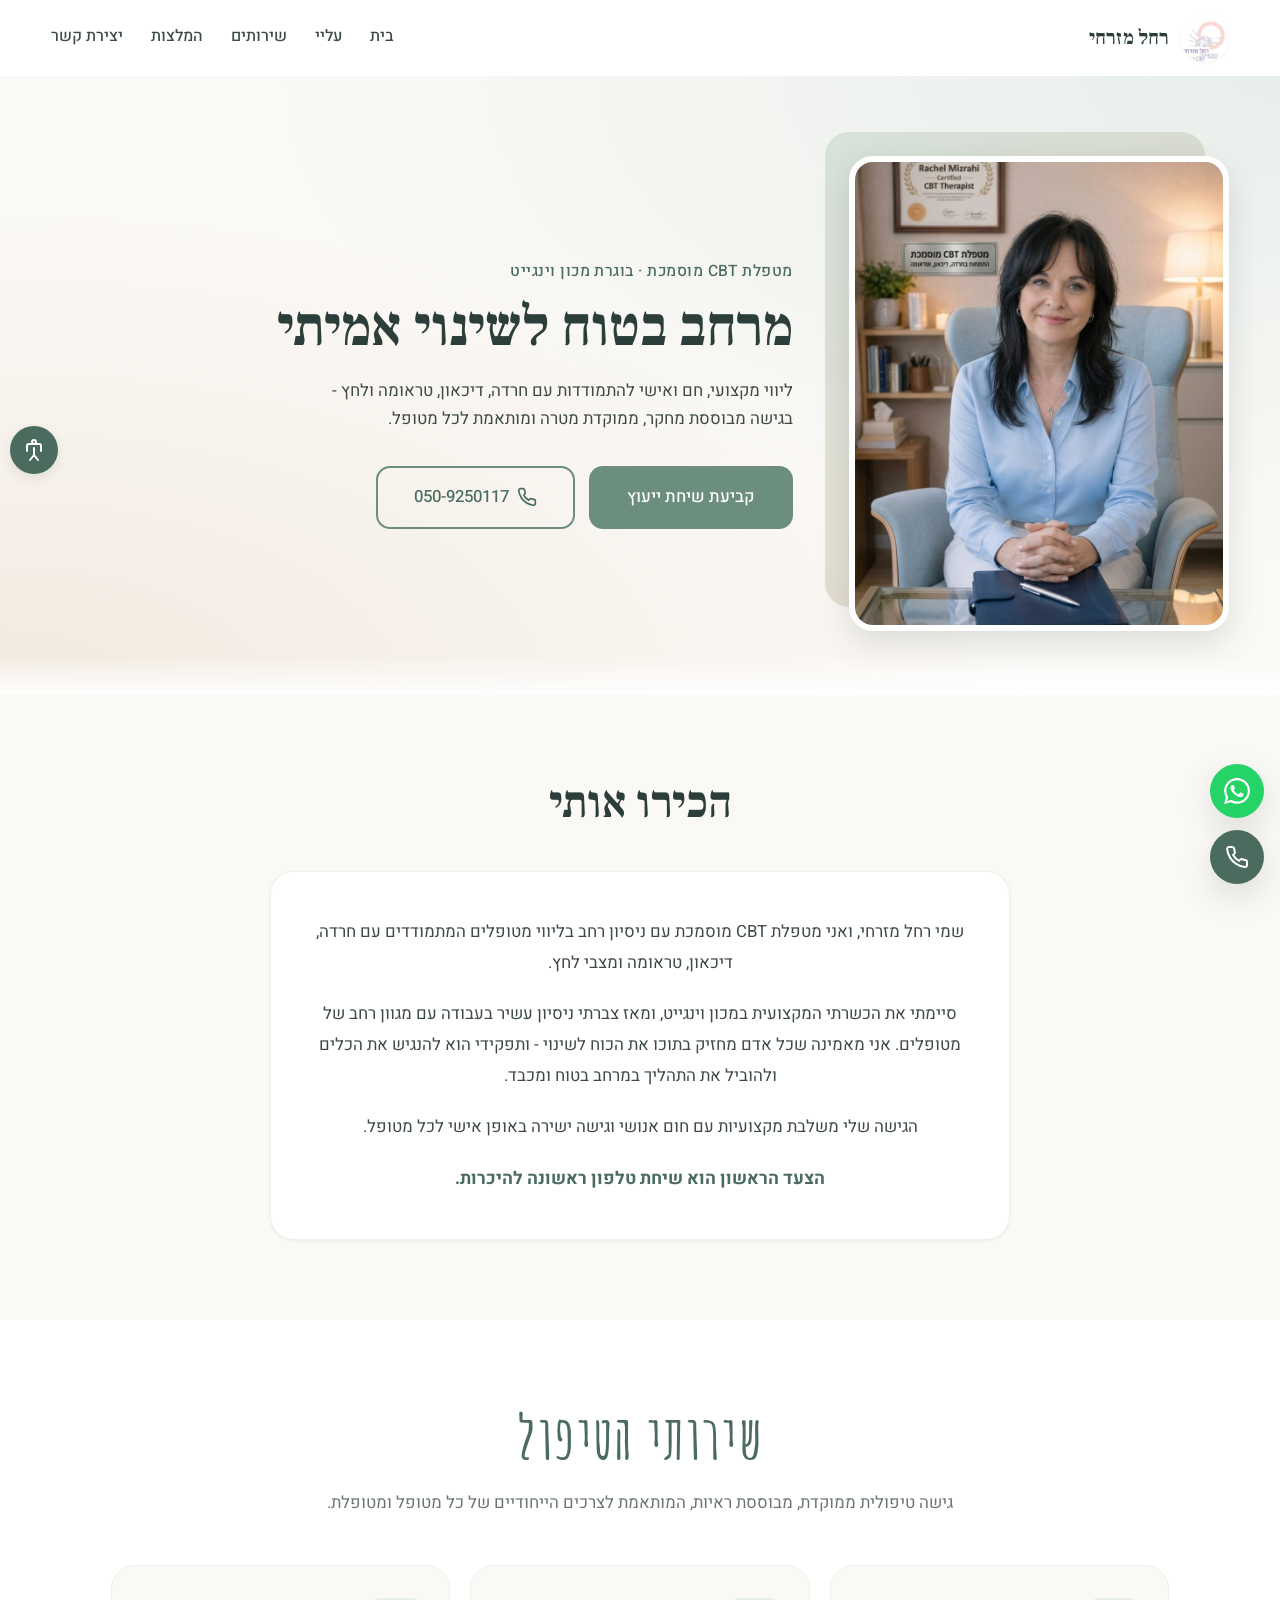
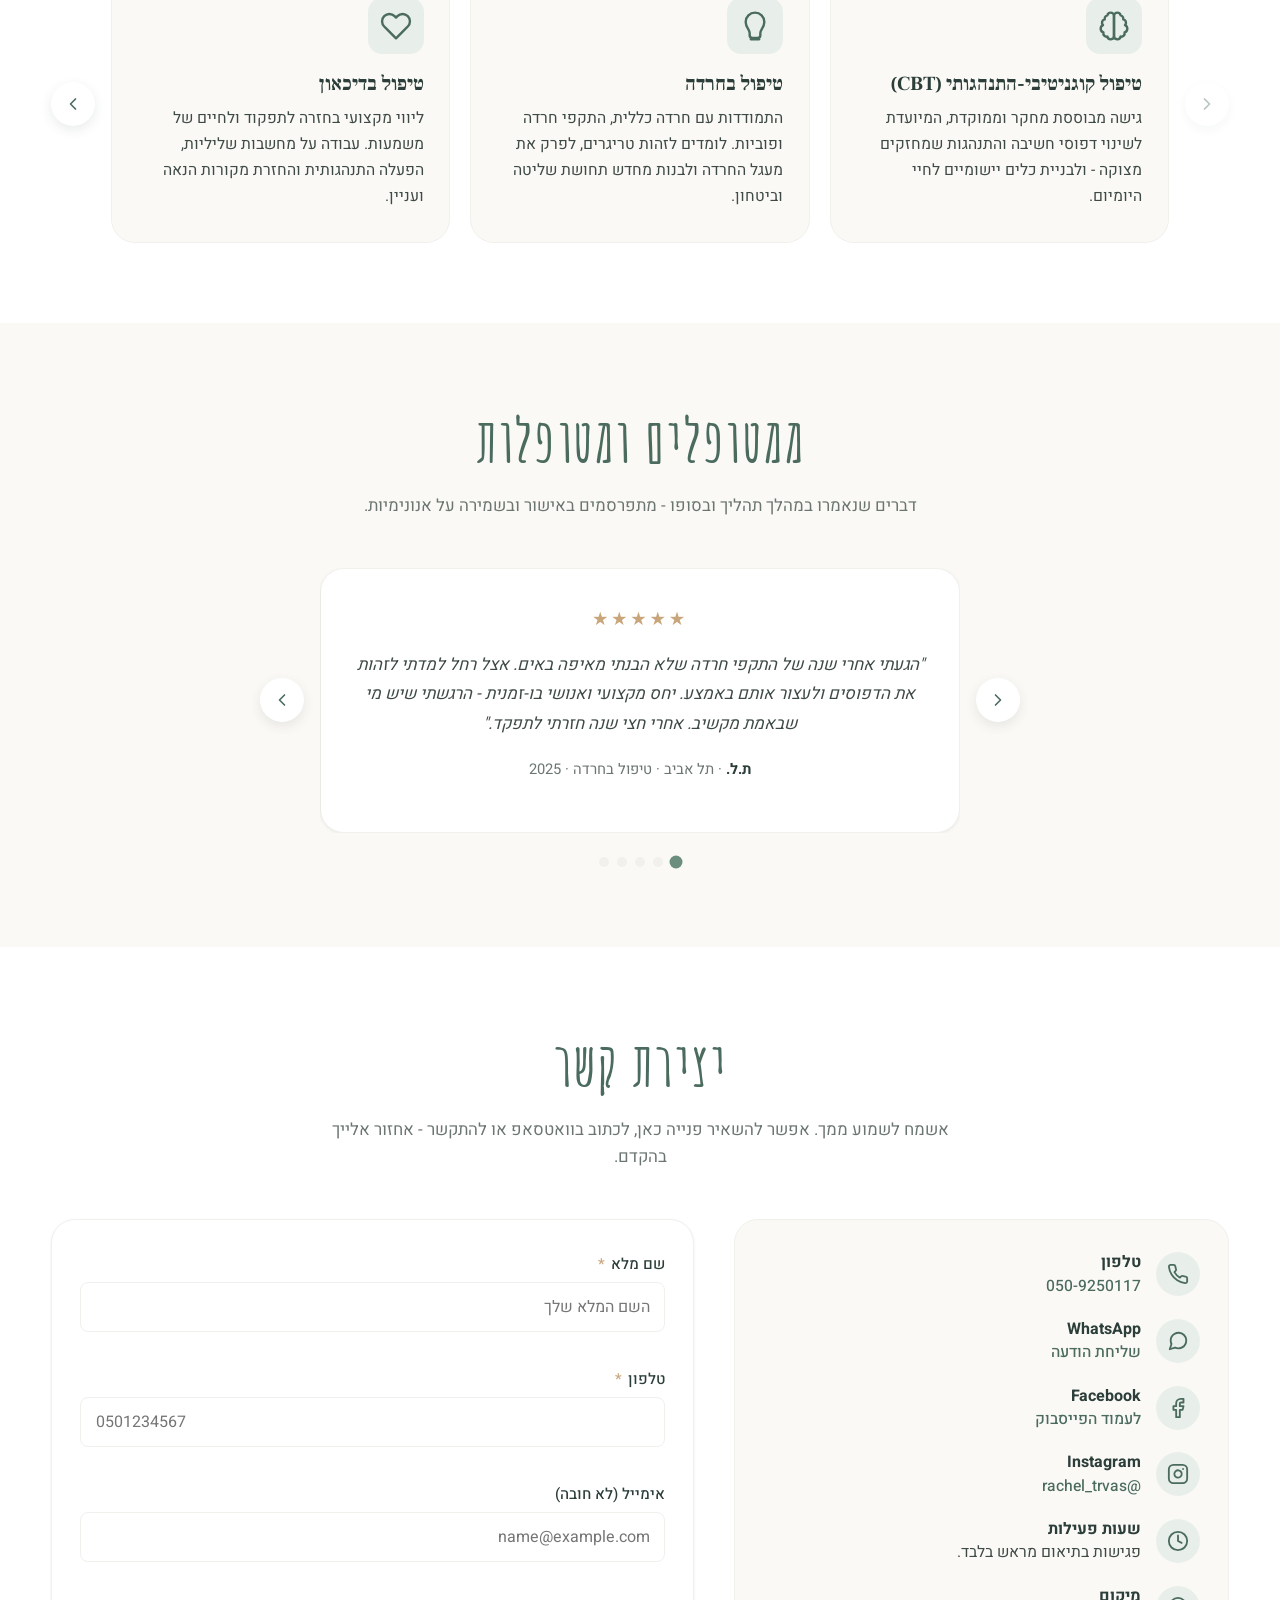
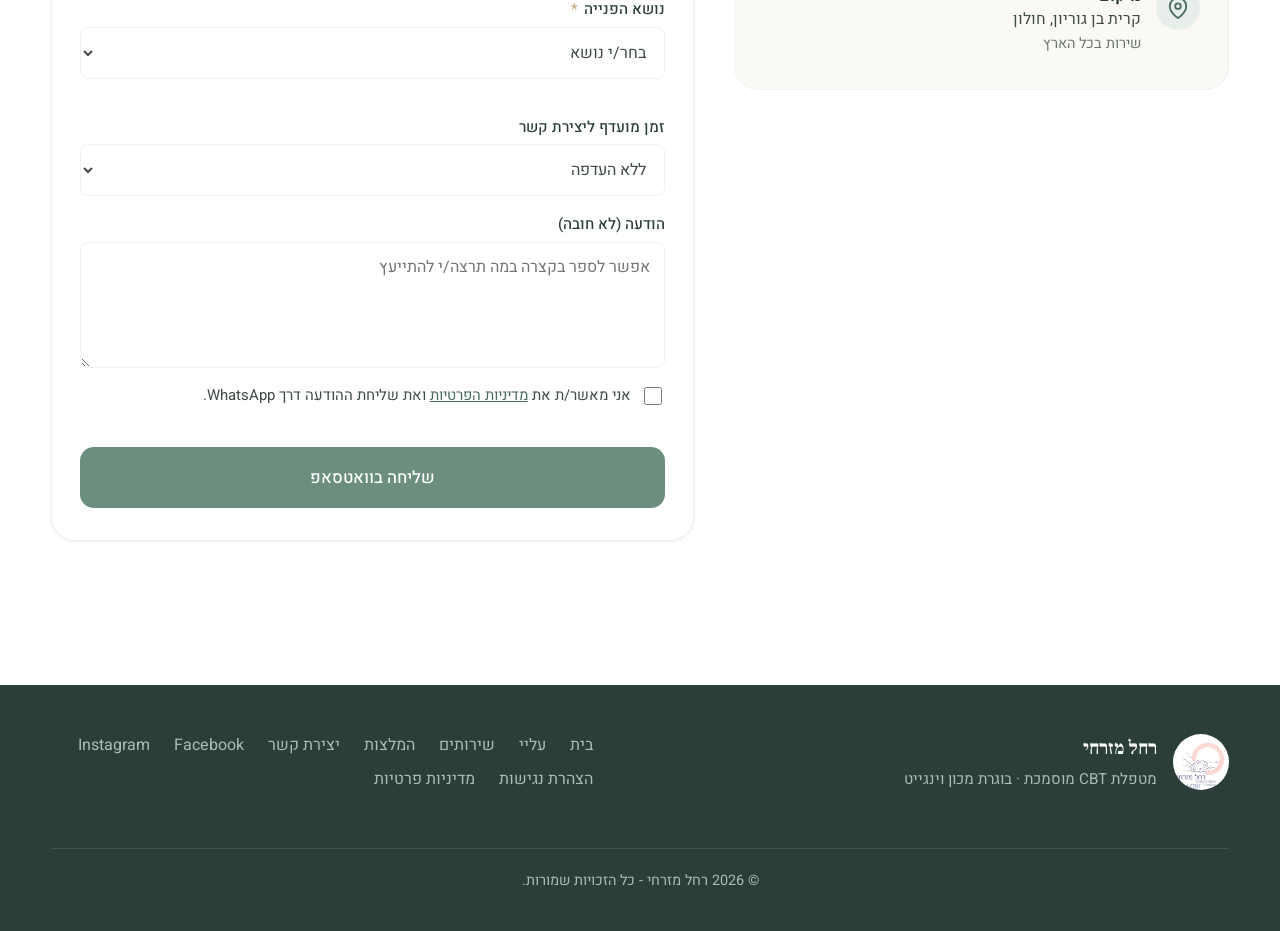
==== commit 97d8403a: "Add About Me section and improve mobile UX - New about section between hero and services ("הכירו אות" ====
--- a/index.html
+++ b/index.html
@@ -51,6 +51,7 @@
                 </button>
                 <ul class="nav-list" id="nav-list">
                     <li><a href="#home">בית</a></li>
+                    <li><a href="#about">עליי</a></li>
                     <li><a href="#services">שירותים</a></li>
                     <li><a href="#testimonials">המלצות</a></li>
                     <li><a href="#contact">יצירת קשר</a></li>
@@ -79,6 +80,18 @@
         </div>
     </section>
 
+    <section class="section about" id="about">
+        <div class="container">
+            <h2 class="about-title">הכירו אותי</h2>
+            <div class="about-card">
+                <p>שמי רחל מזרחי, ואני מטפלת CBT מוסמכת עם ניסיון רחב בליווי מטופלים המתמודדים עם חרדה, דיכאון, טראומה ומצבי לחץ.</p>
+                <p>סיימתי את הכשרתי המקצועית במכון וינגייט, ומאז צברתי ניסיון עשיר בעבודה עם מגוון רחב של מטופלים. אני מאמינה שכל אדם מחזיק בתוכו את הכוח לשינוי - ותפקידי הוא להנגיש את הכלים ולהוביל את התהליך במרחב בטוח ומכבד.</p>
+                <p>הגישה שלי משלבת מקצועיות עם חום אנושי וגישה ישירה באופן אישי לכל מטופל.</p>
+                <p class="about-cta"><strong>הצעד הראשון הוא שיחת טלפון ראשונה להיכרות.</strong></p>
+            </div>
+        </div>
+    </section>
+
     <section class="section services" id="services">
         <div class="container">
             <h2 class="section-title-script">שירותי הטיפול</h2>
@@ -321,6 +334,7 @@
             <nav class="footer-links" aria-label="ניווט תחתון">
                 <ul>
                     <li><a href="#home">בית</a></li>
+                    <li><a href="#about">עליי</a></li>
                     <li><a href="#services">שירותים</a></li>
                     <li><a href="#testimonials">המלצות</a></li>
                     <li><a href="#contact">יצירת קשר</a></li>
--- a/style.css
+++ b/style.css
@@ -216,6 +216,7 @@
 body.high-contrast .footer,
 body.high-contrast .service-card,
 body.high-contrast .testimonial-card,
+body.high-contrast .about-card,
 body.high-contrast .contact-info,
 body.high-contrast .contact-form,
 body.high-contrast .legal-container,
@@ -225,6 +226,12 @@
     background: #000 !important;
     color: #fff !important;
     border-color: #fff !important;
+}
+
+body.high-contrast .about-title,
+body.high-contrast .about-card p,
+body.high-contrast .about-cta strong {
+    color: #fff !important;
 }
 
 body.high-contrast a,
@@ -643,6 +650,48 @@
     margin: 0;
 }
 
+/* ---------- About ---------- */
+.about {
+    background: var(--nude-light);
+}
+
+.about-title {
+    font-family: var(--font-elegant);
+    font-size: clamp(2rem, 4vw, 2.8rem);
+    color: var(--charcoal);
+    text-align: center;
+    font-weight: 700;
+    margin-bottom: 2.5rem;
+}
+
+.about-card {
+    max-width: 740px;
+    margin-inline: auto;
+    background: var(--white);
+    padding: 2.75rem 2.25rem;
+    border-radius: var(--radius-lg);
+    box-shadow: var(--shadow-sm);
+    border: 1px solid var(--gray-100);
+    text-align: center;
+}
+
+.about-card p {
+    color: var(--text);
+    line-height: 1.85;
+    font-size: 1.05rem;
+    margin-bottom: 1.25rem;
+}
+
+.about-card p:last-child {
+    margin-bottom: 0;
+}
+
+.about-cta strong {
+    color: var(--primary-dark);
+    font-size: 1.1rem;
+    font-weight: 700;
+}
+
 /* ---------- Testimonials ---------- */
 .testimonials {
     background: var(--nude-light);
@@ -1215,7 +1264,7 @@
     }
 
     .hero {
-        padding: 3rem 0 2.5rem;
+        padding: 2.75rem 0 3rem;
     }
 
     .hero-inner {
@@ -1225,8 +1274,12 @@
     }
 
     .hero-portrait {
-        max-width: 260px;
+        max-width: 300px;
         margin-inline: auto;
+    }
+
+    .hero-portrait::before {
+        inset: -1rem 1rem 1rem -1rem;
     }
 
     .hero-cta {
@@ -1235,10 +1288,35 @@
 
     .hero-subtitle {
         margin-inline: auto;
+        margin-bottom: 1.75rem;
+    }
+
+    .services-slider {
+        grid-template-columns: 1fr;
+        gap: 0;
+    }
+
+    .services-slider .slider-btn {
+        display: none;
+    }
+
+    .services-track-wrap {
+        overflow: visible;
+    }
+
+    .services-track {
+        flex-direction: column;
+        gap: 1rem;
+        transform: none !important;
     }
 
     .service-card {
-        flex: 0 0 100%;
+        flex: 0 0 auto;
+        width: 100%;
+    }
+
+    .about-card {
+        padding: 2rem 1.5rem;
     }
 
     .contact-grid {
@@ -1289,6 +1367,24 @@
         padding: 1.5rem 1.25rem;
     }
 
+    .hero-portrait {
+        max-width: 260px;
+    }
+
+    .hero-cta {
+        flex-direction: column;
+        align-items: stretch;
+    }
+
+    .hero-cta .btn {
+        width: 100%;
+    }
+
+    .about-card p {
+        font-size: 1rem;
+        line-height: 1.75;
+    }
+
     .fab {
         width: 48px;
         height: 48px;
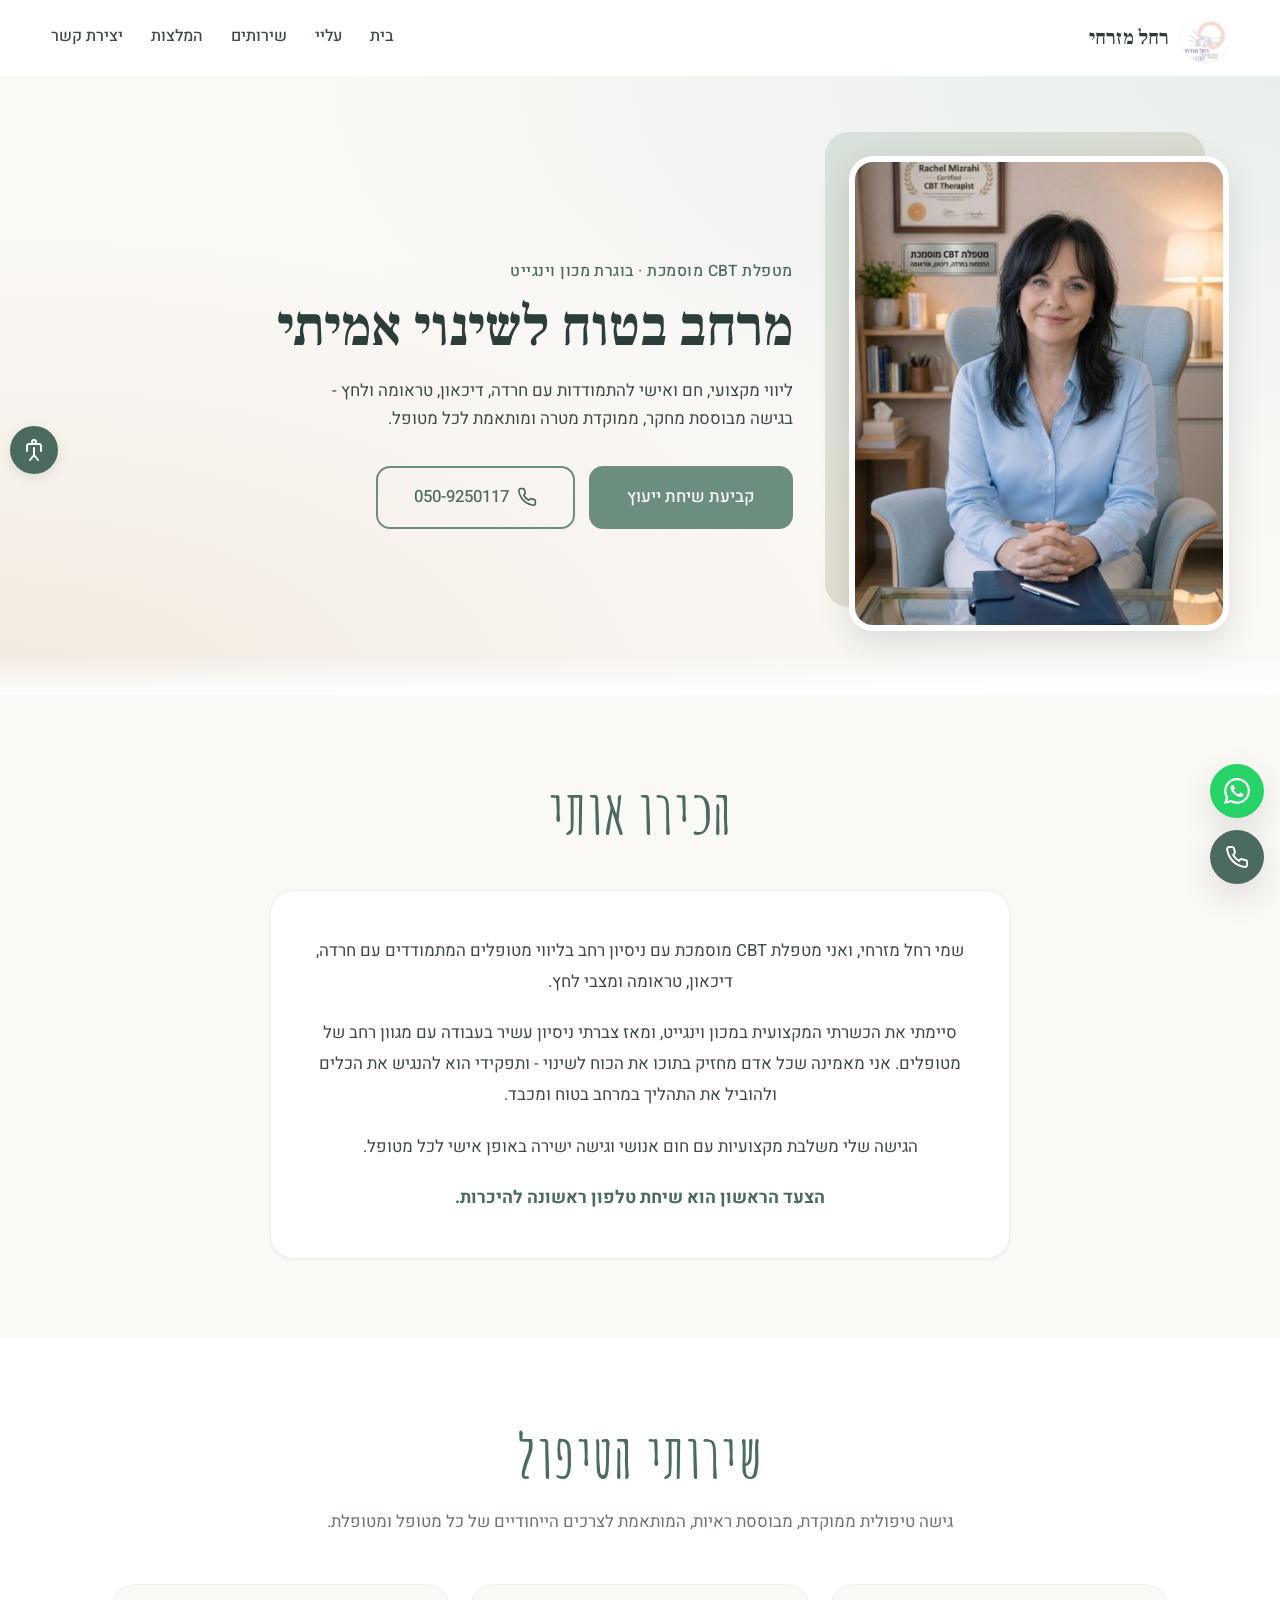
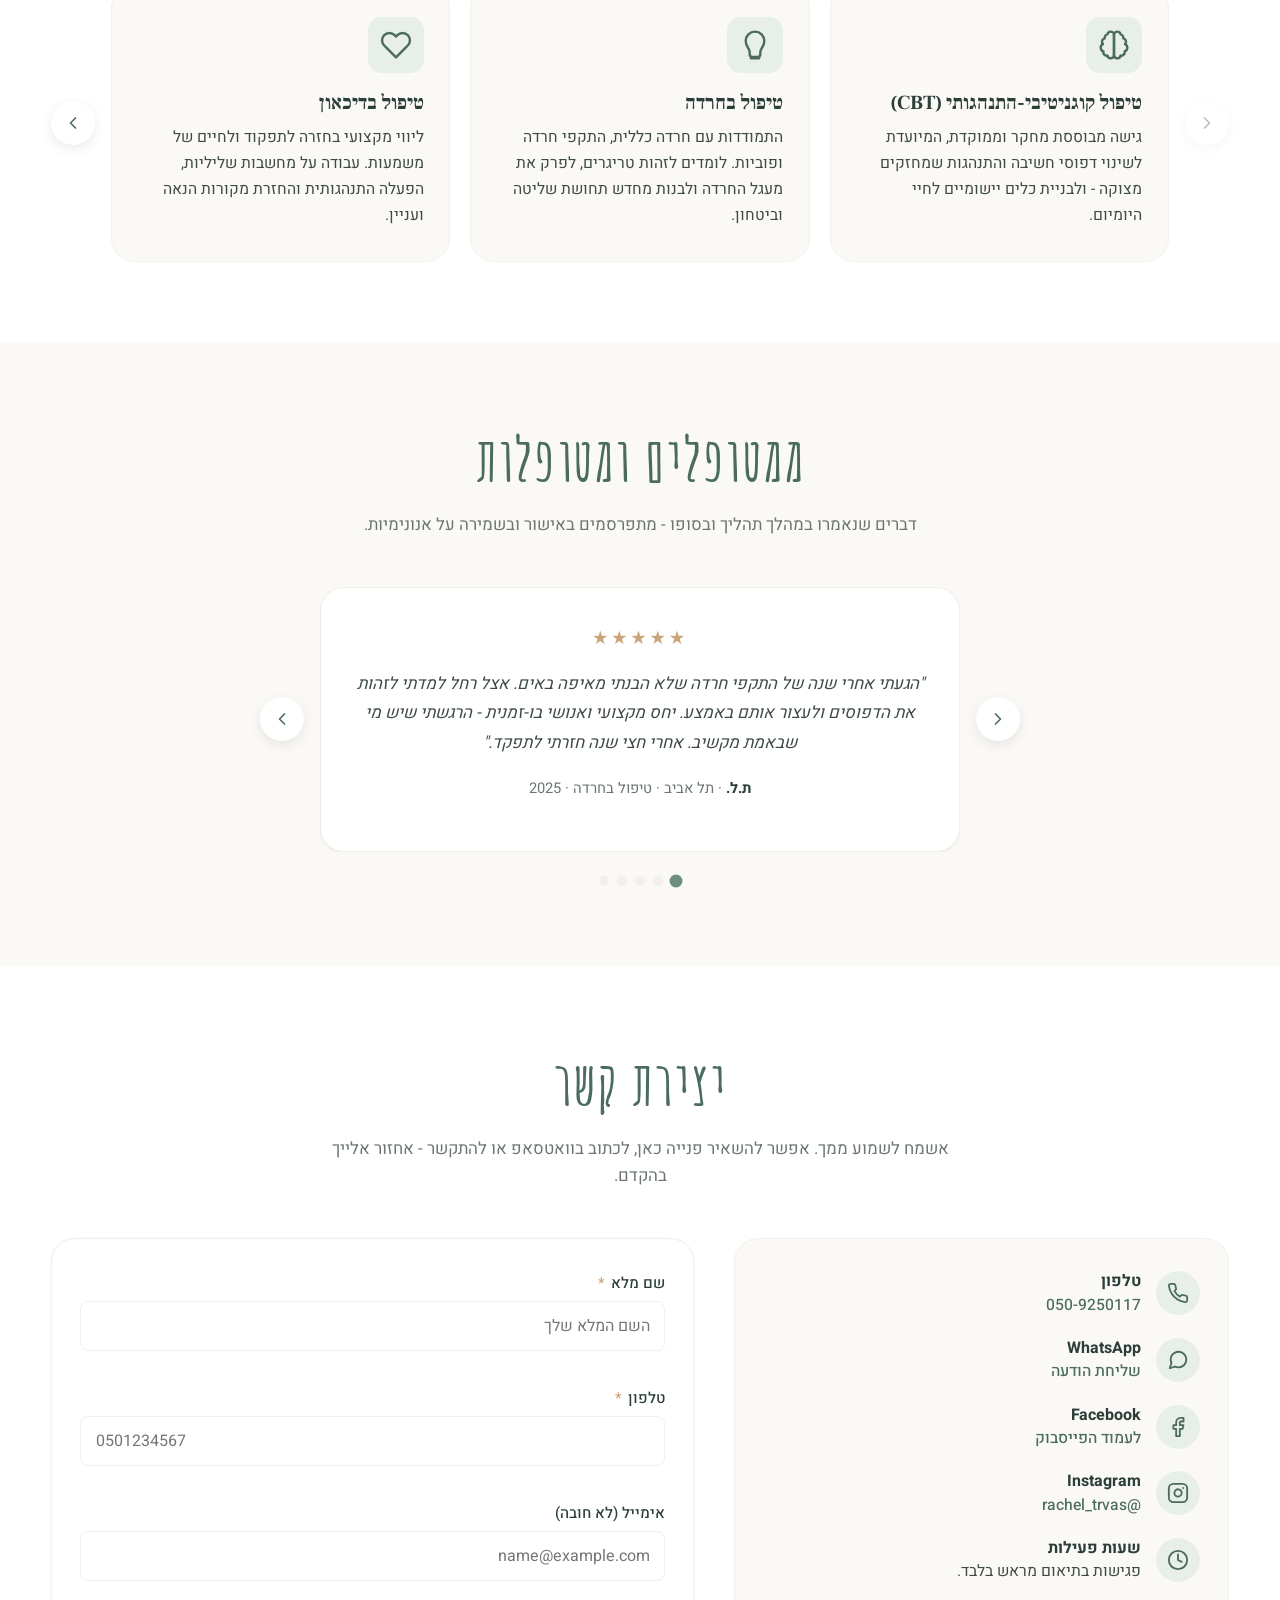
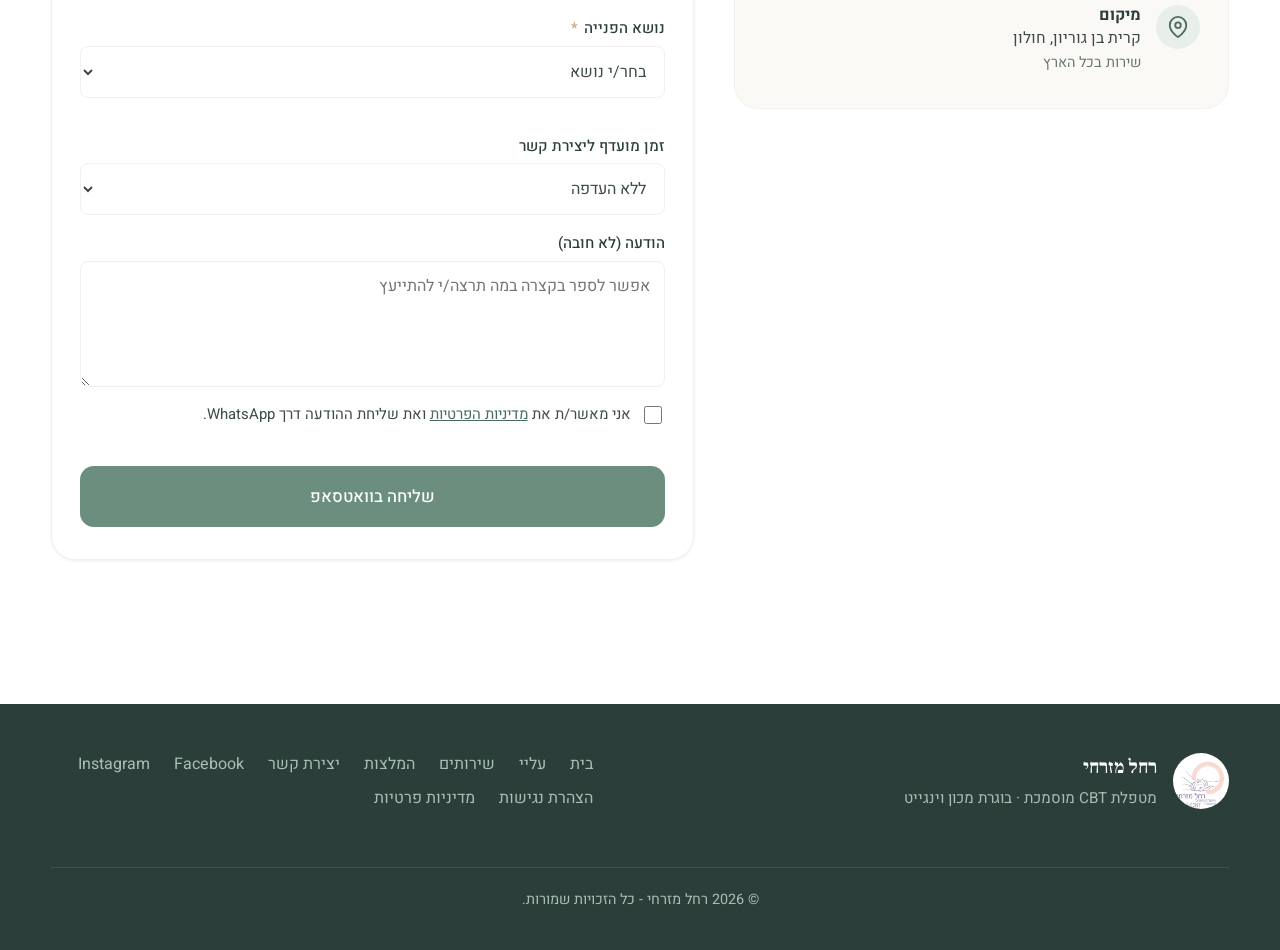
==== commit f7b103c5: "Use section-title-script font for About heading Align "הכירו אותי" with other section titles (Amatic" ====
--- a/index.html
+++ b/index.html
@@ -82,7 +82,7 @@
 
     <section class="section about" id="about">
         <div class="container">
-            <h2 class="about-title">הכירו אותי</h2>
+            <h2 class="section-title-script about-title">הכירו אותי</h2>
             <div class="about-card">
                 <p>שמי רחל מזרחי, ואני מטפלת CBT מוסמכת עם ניסיון רחב בליווי מטופלים המתמודדים עם חרדה, דיכאון, טראומה ומצבי לחץ.</p>
                 <p>סיימתי את הכשרתי המקצועית במכון וינגייט, ומאז צברתי ניסיון עשיר בעבודה עם מגוון רחב של מטופלים. אני מאמינה שכל אדם מחזיק בתוכו את הכוח לשינוי - ותפקידי הוא להנגיש את הכלים ולהוביל את התהליך במרחב בטוח ומכבד.</p>
--- a/style.css
+++ b/style.css
@@ -228,7 +228,6 @@
     border-color: #fff !important;
 }
 
-body.high-contrast .about-title,
 body.high-contrast .about-card p,
 body.high-contrast .about-cta strong {
     color: #fff !important;
@@ -656,11 +655,6 @@
 }
 
 .about-title {
-    font-family: var(--font-elegant);
-    font-size: clamp(2rem, 4vw, 2.8rem);
-    color: var(--charcoal);
-    text-align: center;
-    font-weight: 700;
     margin-bottom: 2.5rem;
 }
 
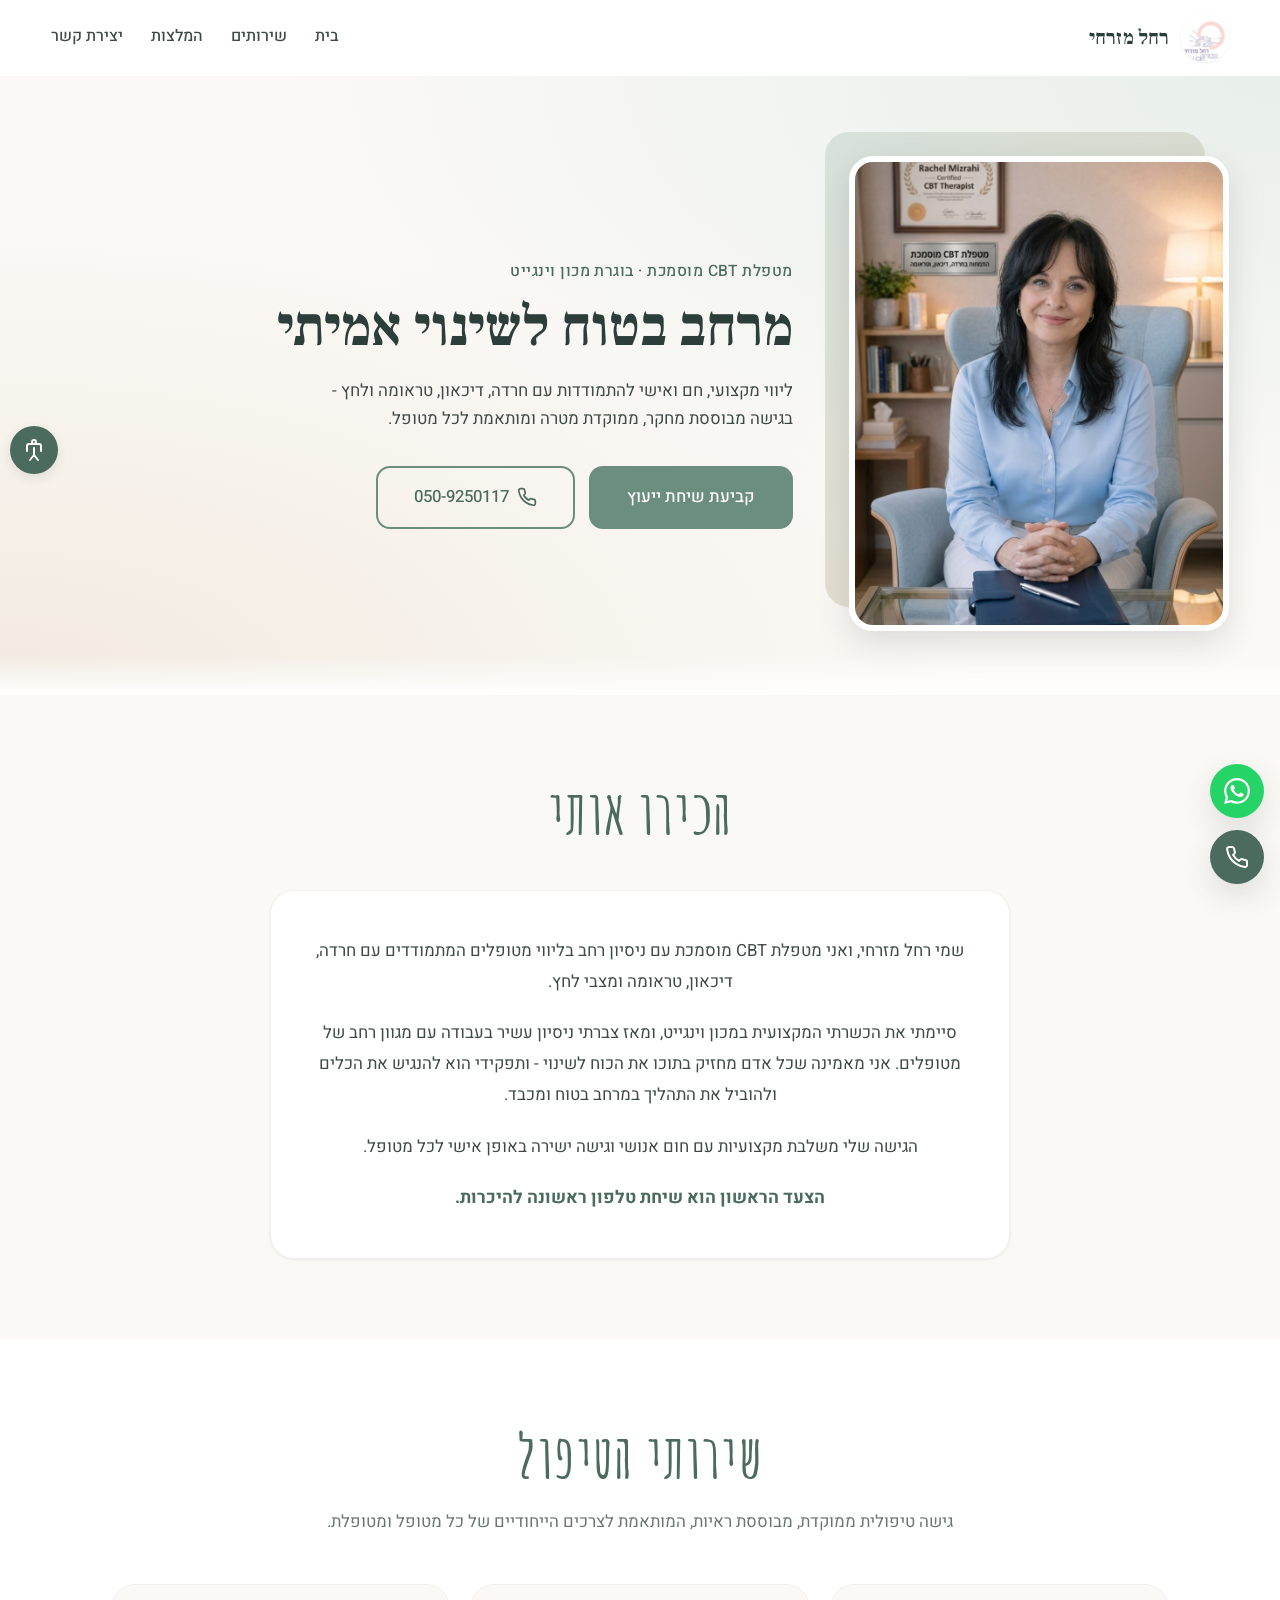
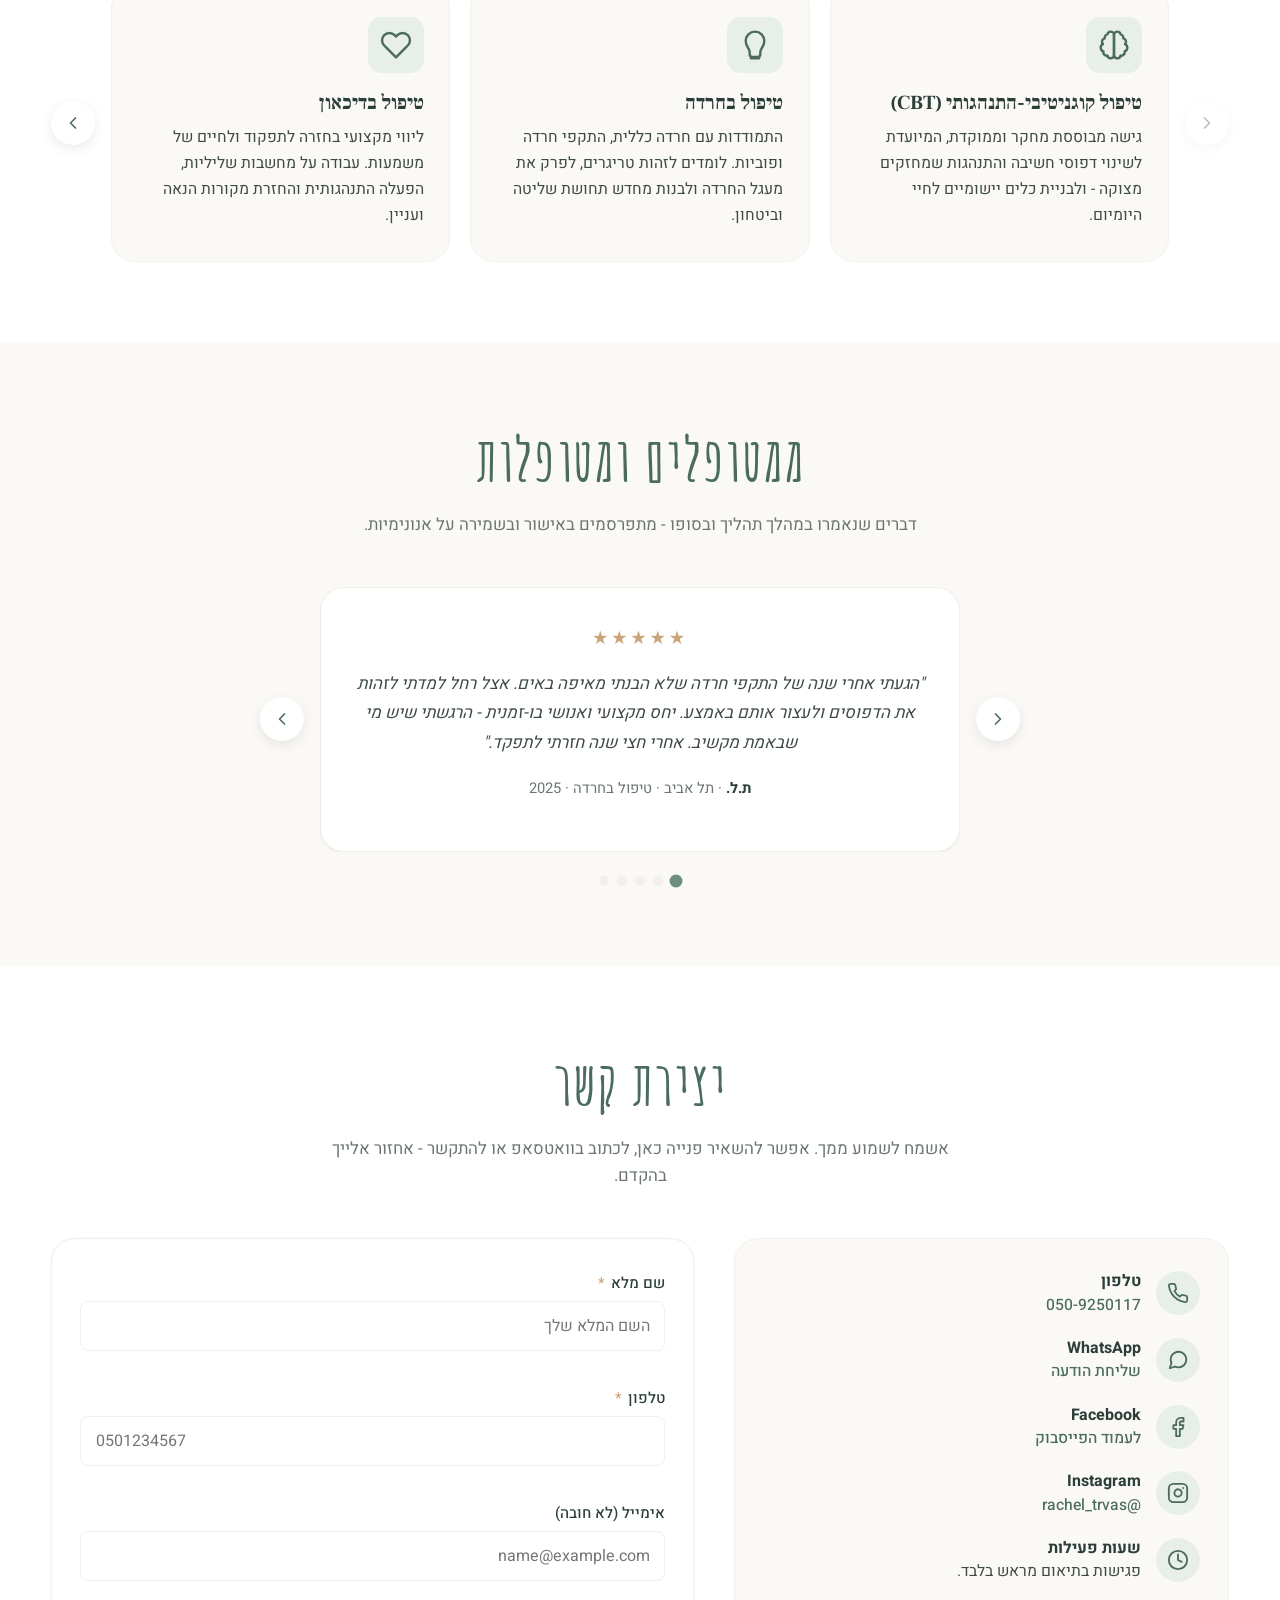
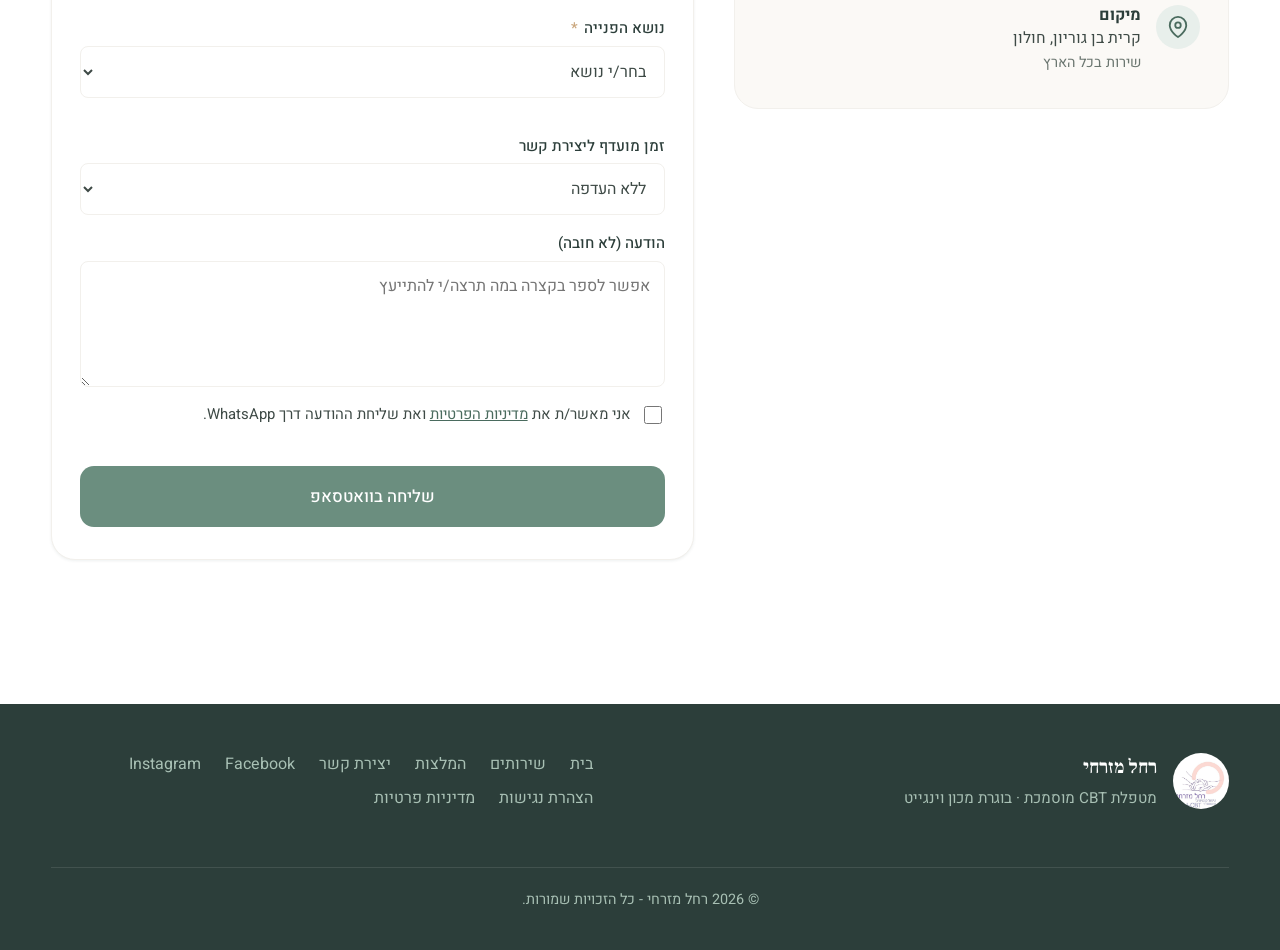
==== commit 0a89d3e9: "Remove "עליי" nav link from header and footer The About section stays visible on the page but no lon" ====
--- a/index.html
+++ b/index.html
@@ -51,7 +51,6 @@
                 </button>
                 <ul class="nav-list" id="nav-list">
                     <li><a href="#home">בית</a></li>
-                    <li><a href="#about">עליי</a></li>
                     <li><a href="#services">שירותים</a></li>
                     <li><a href="#testimonials">המלצות</a></li>
                     <li><a href="#contact">יצירת קשר</a></li>
@@ -334,7 +333,6 @@
             <nav class="footer-links" aria-label="ניווט תחתון">
                 <ul>
                     <li><a href="#home">בית</a></li>
-                    <li><a href="#about">עליי</a></li>
                     <li><a href="#services">שירותים</a></li>
                     <li><a href="#testimonials">המלצות</a></li>
                     <li><a href="#contact">יצירת קשר</a></li>
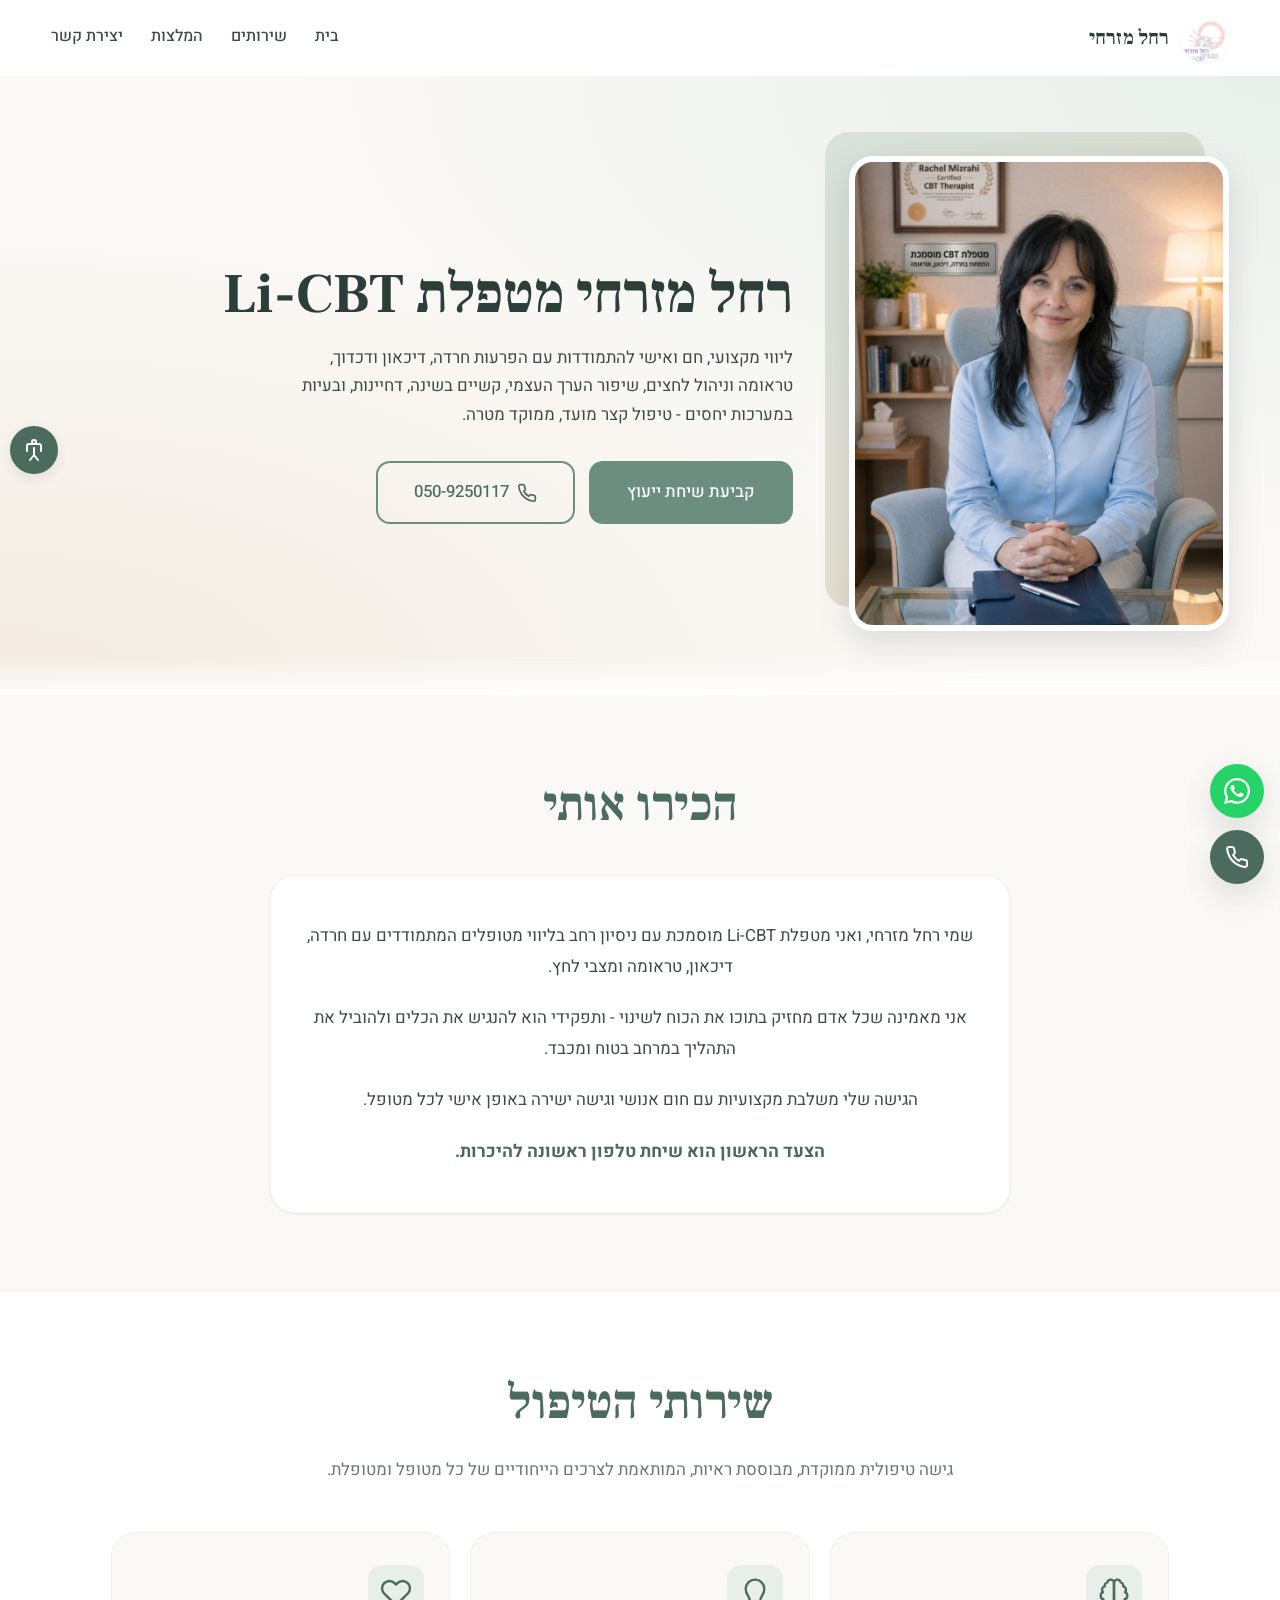
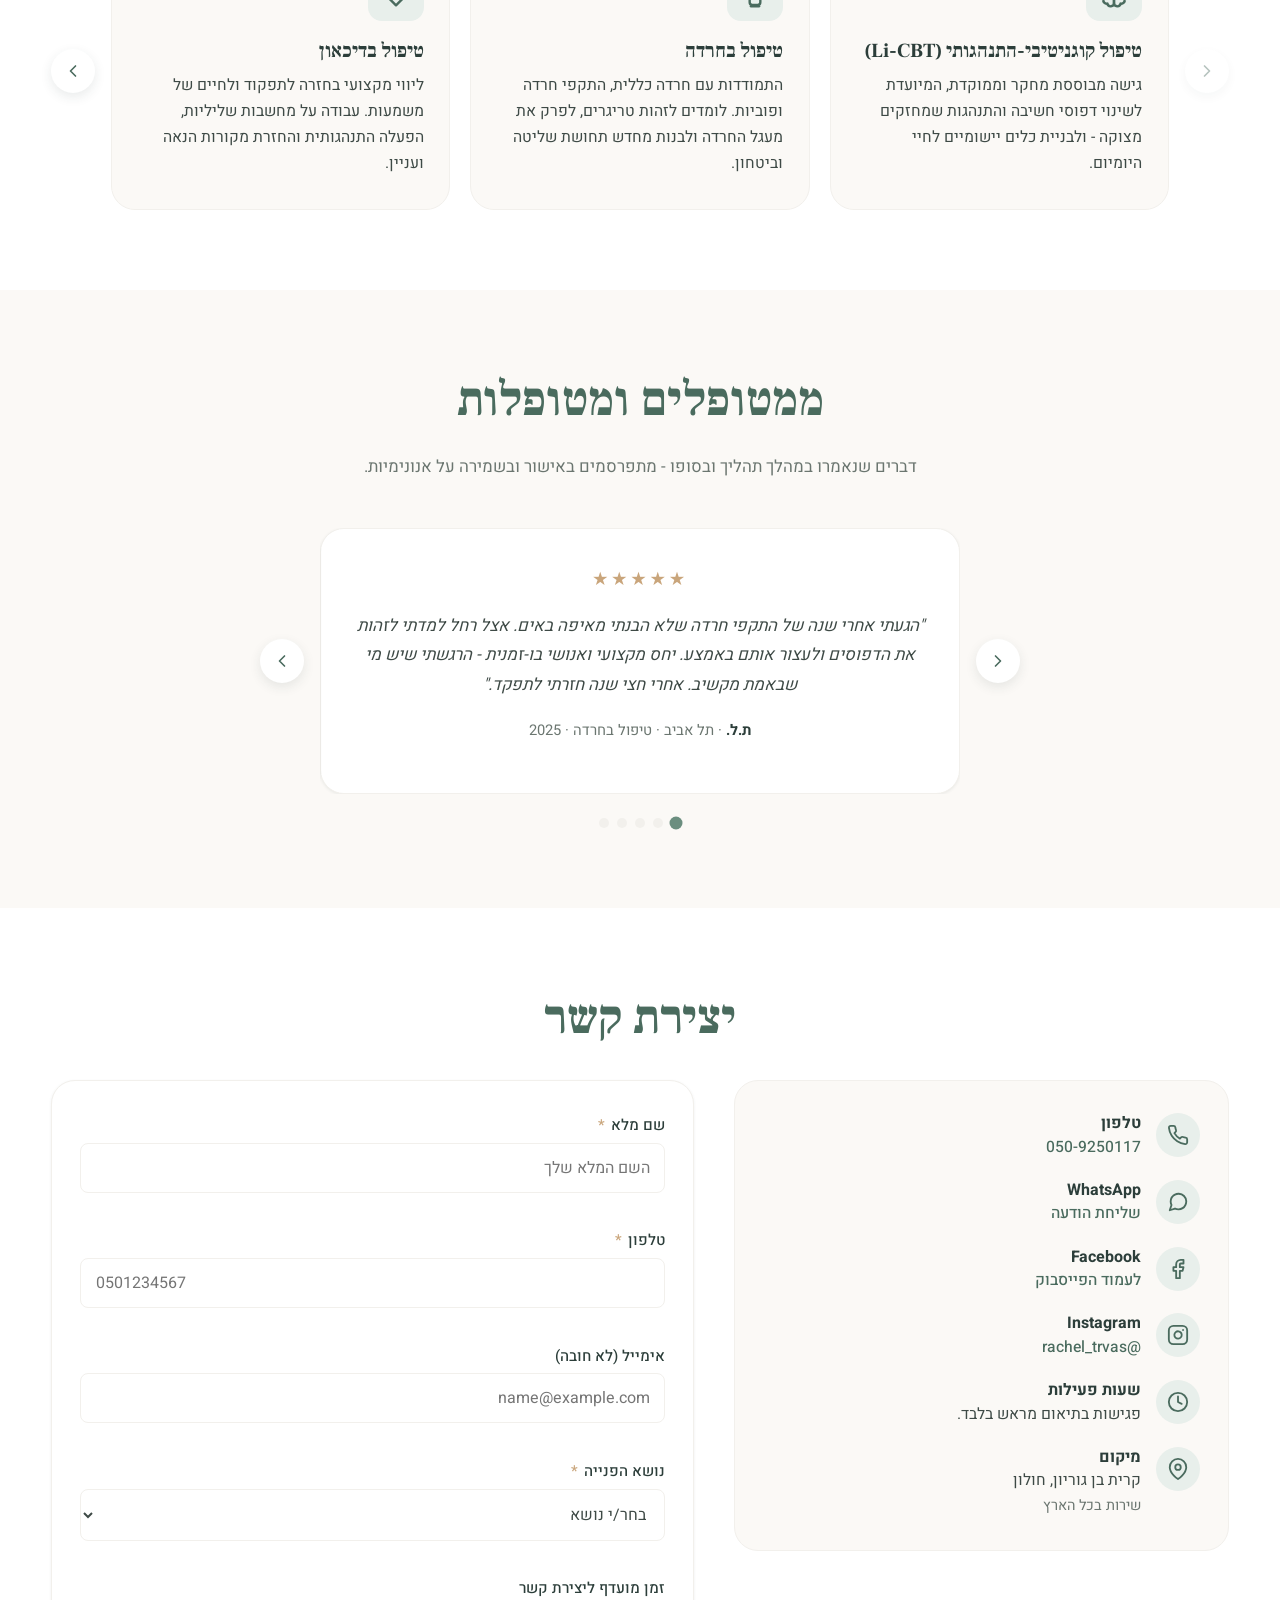
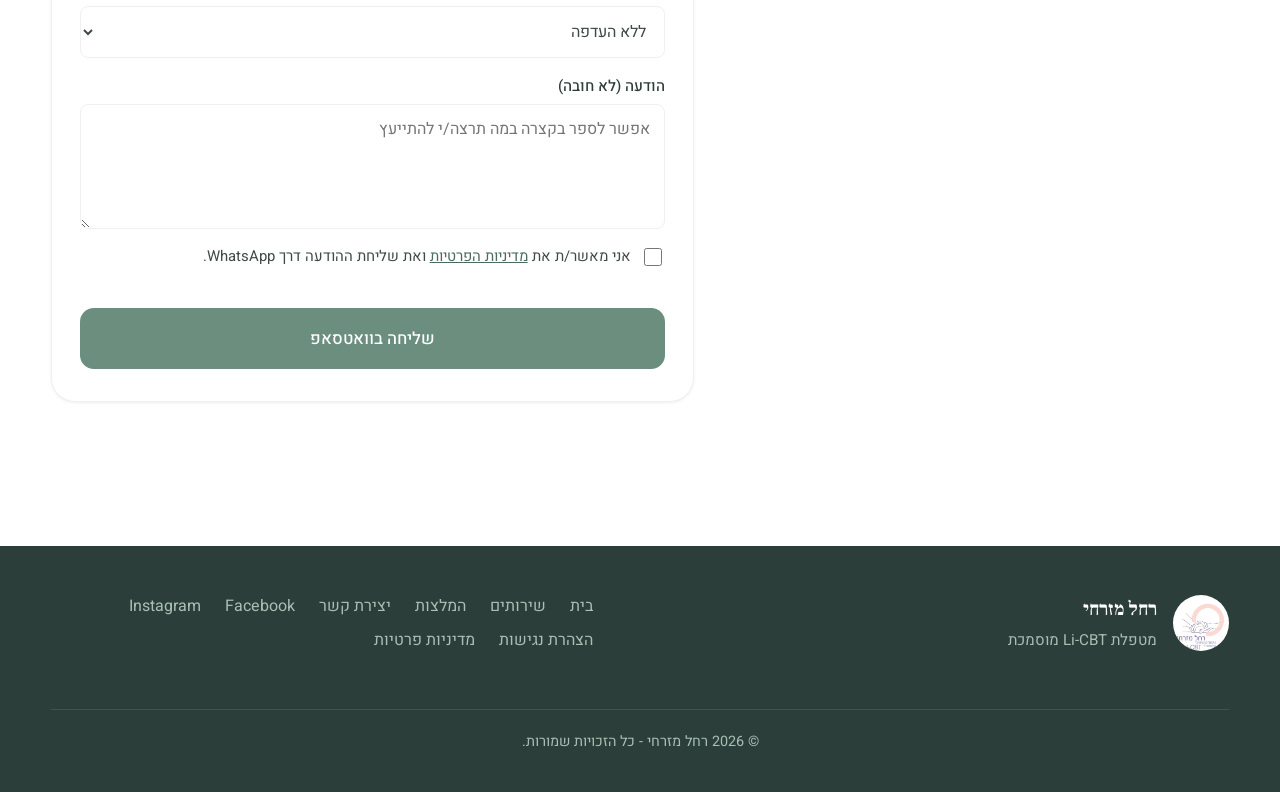
==== commit b2f6677f: "Update branding: Li-CBT, drop Wingate tagline, refresh hero/services - Rename CBT to Li-CBT across a" ====
--- a/index.html
+++ b/index.html
@@ -4,17 +4,34 @@
     <meta charset="UTF-8">
     <meta name="viewport" content="width=device-width, initial-scale=1.0">
 
-    <title>רחל מזרחי - מטפלת CBT מוסמכת | חרדה, דיכאון, טראומה</title>
-    <meta name="description" content="רחל מזרחי, מטפלת CBT מוסמכת, בוגרת מכון וינגייט. מרחב טיפולי מקצועי, חם ואישי להתמודדות עם חרדה, דיכאון, טראומה ולחץ. פגישת ייעוץ ראשונית.">
-    <meta name="keywords" content="טיפול CBT, מטפלת CBT, טיפול בחרדה, טיפול בדיכאון, טיפול בטראומה, CBT, רחל מזרחי, טיפול קוגניטיבי התנהגותי">
+    <title>רחל מזרחי - מטפלת Li-CBT מוסמכת בחולון | חרדה, דיכאון, טראומה</title>
+    <meta name="description" content="רחל מזרחי, מטפלת Li-CBT מוסמכת בחולון. טיפול קוגניטיבי-התנהגותי קצר מועד וממוקד מטרה להתמודדות עם חרדה, דיכאון, טראומה, לחץ, שינה, דחיינות ויחסים. פגישת ייעוץ ראשונית ללא התחייבות.">
+    <meta name="keywords" content="טיפול Li-CBT, מטפלת Li-CBT, מטפלת Li-CBT חולון, Li-CBT חולון, טיפול בחרדה, טיפול בדיכאון, טיפול בטראומה, טיפול קוגניטיבי התנהגותי, רחל מזרחי, פסיכותרפיה, טיפול רגשי, טיפול בהתקפי חרדה, התמודדות עם לחץ, שחיקה, שיפור הערך העצמי, קשיים בשינה, דחיינות, מערכות יחסים, קליניקה חולון, טיפול נפשי מרכז, קרית בן גוריון">
     <meta name="author" content="רחל מזרחי">
     <meta name="robots" content="index, follow">
 
+    <meta name="geo.region" content="IL-TA">
+    <meta name="geo.placename" content="Holon">
+    <meta name="geo.position" content="32.0167;34.7795">
+    <meta name="ICBM" content="32.0167, 34.7795">
+
+    <link rel="canonical" href="https://rachelmizrahi.co.il/">
+    <link rel="alternate" hreflang="he" href="https://rachelmizrahi.co.il/">
+    <link rel="alternate" hreflang="x-default" href="https://rachelmizrahi.co.il/">
+
     <meta property="og:type" content="website">
-    <meta property="og:title" content="רחל מזרחי - מטפלת CBT מוסמכת">
-    <meta property="og:description" content="מרחב טיפולי מקצועי וחם להתמודדות עם חרדה, דיכאון, טראומה ולחץ.">
-    <meta property="og:image" content="Images/Rachel.png">
+    <meta property="og:site_name" content="רחל מזרחי - מטפלת Li-CBT">
+    <meta property="og:url" content="https://rachelmizrahi.co.il/">
+    <meta property="og:title" content="רחל מזרחי - מטפלת Li-CBT מוסמכת בחולון">
+    <meta property="og:description" content="מרחב טיפולי מקצועי וחם להתמודדות עם חרדה, דיכאון, טראומה, לחץ, שינה, דחיינות ויחסים - טיפול Li-CBT קצר מועד וממוקד מטרה.">
+    <meta property="og:image" content="https://rachelmizrahi.co.il/Images/Rachel.png">
+    <meta property="og:image:alt" content="רחל מזרחי, מטפלת Li-CBT מוסמכת">
     <meta property="og:locale" content="he_IL">
+
+    <meta name="twitter:card" content="summary_large_image">
+    <meta name="twitter:title" content="רחל מזרחי - מטפלת Li-CBT מוסמכת בחולון">
+    <meta name="twitter:description" content="מרחב טיפולי מקצועי וחם להתמודדות עם חרדה, דיכאון, טראומה ולחץ.">
+    <meta name="twitter:image" content="https://rachelmizrahi.co.il/Images/Rachel.png">
 
     <link rel="icon" href="Images/Logo.jpg" type="image/jpeg">
     <link rel="preload" as="image" href="Images/Rachel.png" fetchpriority="high">
@@ -34,9 +51,91 @@
         gtag('config', 'G-XXXXXXXXXX');
     </script>
     -->
+
+    <script type="application/ld+json">
+    {
+        "@context": "https://schema.org",
+        "@graph": [
+            {
+                "@type": "Person",
+                "@id": "https://rachelmizrahi.co.il/#person",
+                "name": "רחל מזרחי",
+                "jobTitle": "מטפלת Li-CBT מוסמכת",
+                "description": "מטפלת קוגניטיבית-התנהגותית (Li-CBT) מוסמכת.",
+                "image": "https://rachelmizrahi.co.il/Images/Rachel.png",
+                "telephone": "+972509250117",
+                "alumniOf": {
+                    "@type": "CollegeOrUniversity",
+                    "name": "מכללת לוינסקי וינגייט"
+                },
+                "knowsAbout": [
+                    "טיפול קוגניטיבי-התנהגותי",
+                    "טיפול בחרדה",
+                    "טיפול בדיכאון",
+                    "טיפול בטראומה",
+                    "התמודדות עם לחץ ושחיקה"
+                ],
+                "sameAs": [
+                    "https://www.facebook.com/rhl.mzrhy.trwws",
+                    "https://www.instagram.com/rachel_trvas/"
+                ]
+            },
+            {
+                "@type": "ProfessionalService",
+                "@id": "https://rachelmizrahi.co.il/#business",
+                "name": "רחל מזרחי - מטפלת Li-CBT",
+                "description": "קליניקה לטיפול Li-CBT בחולון - ליווי מקצועי בחרדה, דיכאון, טראומה ולחץ.",
+                "url": "https://rachelmizrahi.co.il/",
+                "telephone": "+972509250117",
+                "image": "https://rachelmizrahi.co.il/Images/Rachel.png",
+                "logo": "https://rachelmizrahi.co.il/Images/Logo.jpg",
+                "priceRange": "₪₪",
+                "inLanguage": "he-IL",
+                "address": {
+                    "@type": "PostalAddress",
+                    "streetAddress": "קרית בן גוריון",
+                    "addressLocality": "חולון",
+                    "addressRegion": "מחוז תל אביב",
+                    "addressCountry": "IL"
+                },
+                "geo": {
+                    "@type": "GeoCoordinates",
+                    "latitude": 32.0167,
+                    "longitude": 34.7795
+                },
+                "areaServed": {
+                    "@type": "Country",
+                    "name": "ישראל"
+                },
+                "founder": { "@id": "https://rachelmizrahi.co.il/#person" },
+                "employee": { "@id": "https://rachelmizrahi.co.il/#person" },
+                "knowsAbout": [
+                    "טיפול Li-CBT",
+                    "טיפול בחרדה",
+                    "טיפול בדיכאון",
+                    "טיפול בטראומה",
+                    "לחץ ושחיקה",
+                    "טיפול קוגניטיבי התנהגותי"
+                ],
+                "sameAs": [
+                    "https://www.facebook.com/rhl.mzrhy.trwws",
+                    "https://www.instagram.com/rachel_trvas/"
+                ]
+            },
+            {
+                "@type": "WebSite",
+                "@id": "https://rachelmizrahi.co.il/#website",
+                "url": "https://rachelmizrahi.co.il/",
+                "name": "רחל מזרחי - מטפלת Li-CBT",
+                "inLanguage": "he-IL",
+                "publisher": { "@id": "https://rachelmizrahi.co.il/#business" }
+            }
+        ]
+    }
+    </script>
 </head>
 <body>
-    <a href="#services" class="skip-link">דלג לתוכן הראשי</a>
+    <a href="#main" class="skip-link">דלג לתוכן הראשי</a>
 
     <header class="header" id="header">
         <div class="container header-inner">
@@ -59,15 +158,16 @@
         </div>
     </header>
 
+    <main id="main">
+
     <section class="hero" id="home">
         <div class="container hero-inner">
             <div class="hero-portrait">
-                <img src="Images/Rachel.png" alt="רחל מזרחי, מטפלת CBT מוסמכת" width="420" height="520" fetchpriority="high" decoding="async">
+                <img src="Images/Rachel.png" alt="רחל מזרחי, מטפלת Li-CBT מוסמכת" width="420" height="520" fetchpriority="high" decoding="async">
             </div>
             <div class="hero-content">
-                <p class="hero-eyebrow">מטפלת CBT מוסמכת · בוגרת מכון וינגייט</p>
-                <h1 class="hero-title">מרחב בטוח לשינוי אמיתי</h1>
-                <p class="hero-subtitle">ליווי מקצועי, חם ואישי להתמודדות עם חרדה, דיכאון, טראומה ולחץ - בגישה מבוססת מחקר, ממוקדת מטרה ומותאמת לכל מטופל.</p>
+                <h1 class="hero-title">רחל מזרחי מטפלת Li-CBT</h1>
+                <p class="hero-subtitle">ליווי מקצועי, חם ואישי להתמודדות עם הפרעות חרדה, דיכאון ודכדוך, טראומה וניהול לחצים, שיפור הערך העצמי, קשיים בשינה, דחיינות, ובעיות במערכות יחסים - טיפול קצר מועד, ממוקד מטרה.</p>
                 <div class="hero-cta">
                     <a href="#contact" class="btn btn-primary btn-lg">קביעת שיחת ייעוץ</a>
                     <a href="tel:0509250117" class="btn btn-outline btn-lg" id="hero-phone">
@@ -83,8 +183,8 @@
         <div class="container">
             <h2 class="section-title-script about-title">הכירו אותי</h2>
             <div class="about-card">
-                <p>שמי רחל מזרחי, ואני מטפלת CBT מוסמכת עם ניסיון רחב בליווי מטופלים המתמודדים עם חרדה, דיכאון, טראומה ומצבי לחץ.</p>
-                <p>סיימתי את הכשרתי המקצועית במכון וינגייט, ומאז צברתי ניסיון עשיר בעבודה עם מגוון רחב של מטופלים. אני מאמינה שכל אדם מחזיק בתוכו את הכוח לשינוי - ותפקידי הוא להנגיש את הכלים ולהוביל את התהליך במרחב בטוח ומכבד.</p>
+                <p>שמי רחל מזרחי, ואני מטפלת Li-CBT מוסמכת עם ניסיון רחב בליווי מטופלים המתמודדים עם חרדה, דיכאון, טראומה ומצבי לחץ.</p>
+                <p>אני מאמינה שכל אדם מחזיק בתוכו את הכוח לשינוי - ותפקידי הוא להנגיש את הכלים ולהוביל את התהליך במרחב בטוח ומכבד.</p>
                 <p>הגישה שלי משלבת מקצועיות עם חום אנושי וגישה ישירה באופן אישי לכל מטופל.</p>
                 <p class="about-cta"><strong>הצעד הראשון הוא שיחת טלפון ראשונה להיכרות.</strong></p>
             </div>
@@ -107,7 +207,7 @@
                             <div class="service-icon">
                                 <svg aria-hidden="true" width="32" height="32" viewBox="0 0 24 24" fill="none" stroke="currentColor" stroke-width="1.8" stroke-linecap="round" stroke-linejoin="round"><path d="M9.5 2A2.5 2.5 0 0 1 12 4.5v15a2.5 2.5 0 0 1-4.96.44 2.5 2.5 0 0 1-2.96-3.08 3 3 0 0 1-.34-5.58 2.5 2.5 0 0 1 1.32-4.24 2.5 2.5 0 0 1 1.98-3A2.5 2.5 0 0 1 9.5 2Z"/><path d="M14.5 2A2.5 2.5 0 0 0 12 4.5v15a2.5 2.5 0 0 0 4.96.44 2.5 2.5 0 0 0 2.96-3.08 3 3 0 0 0 .34-5.58 2.5 2.5 0 0 0-1.32-4.24 2.5 2.5 0 0 0-1.98-3A2.5 2.5 0 0 0 14.5 2Z"/></svg>
                             </div>
-                            <h3 class="service-title">טיפול קוגניטיבי-התנהגותי (CBT)</h3>
+                            <h3 class="service-title">טיפול קוגניטיבי-התנהגותי (Li-CBT)</h3>
                             <p class="service-description">גישה מבוססת מחקר וממוקדת, המיועדת לשינוי דפוסי חשיבה והתנהגות שמחזקים מצוקה - ולבניית כלים יישומיים לחיי היומיום.</p>
                         </article>
 
@@ -141,6 +241,38 @@
                             </div>
                             <h3 class="service-title">התמודדות עם לחץ ושחיקה</h3>
                             <p class="service-description">ניהול עומס רגשי, לחץ מקצועי ושחיקה. בניית כלים לאיזון, הצבת גבולות בריאים וחיבור מחדש לעצמך בתוך חיים תובעניים.</p>
+                        </article>
+
+                        <article class="service-card">
+                            <div class="service-icon">
+                                <svg aria-hidden="true" width="32" height="32" viewBox="0 0 24 24" fill="none" stroke="currentColor" stroke-width="1.8" stroke-linecap="round" stroke-linejoin="round"><polygon points="12 2 15.09 8.26 22 9.27 17 14.14 18.18 21.02 12 17.77 5.82 21.02 7 14.14 2 9.27 8.91 8.26 12 2"/></svg>
+                            </div>
+                            <h3 class="service-title">שיפור הערך העצמי</h3>
+                            <p class="service-description">חיזוק תחושת הערך והביטחון העצמי, זיהוי קולות פנימיים מבקרים והחלפתם בדיאלוג תומך - לבניית בסיס יציב לבחירות בריאות יותר.</p>
+                        </article>
+
+                        <article class="service-card">
+                            <div class="service-icon">
+                                <svg aria-hidden="true" width="32" height="32" viewBox="0 0 24 24" fill="none" stroke="currentColor" stroke-width="1.8" stroke-linecap="round" stroke-linejoin="round"><path d="M21 12.79A9 9 0 1 1 11.21 3 7 7 0 0 0 21 12.79z"/></svg>
+                            </div>
+                            <h3 class="service-title">קשיים בשינה</h3>
+                            <p class="service-description">התמודדות עם נדודי שינה, קושי להירדם או שינה לא רציפה. עבודה על דפוסי חשיבה והרגלים שמשפיעים על איכות השינה ועל המנוחה.</p>
+                        </article>
+
+                        <article class="service-card">
+                            <div class="service-icon">
+                                <svg aria-hidden="true" width="32" height="32" viewBox="0 0 24 24" fill="none" stroke="currentColor" stroke-width="1.8" stroke-linecap="round" stroke-linejoin="round"><path d="M9 11l3 3L22 4"/><path d="M21 12v7a2 2 0 0 1-2 2H5a2 2 0 0 1-2-2V5a2 2 0 0 1 2-2h11"/></svg>
+                            </div>
+                            <h3 class="service-title">דחיינות</h3>
+                            <p class="service-description">פיצוח הדפוסים שמובילים לדחייה ולחוסר עשייה, ובניית כלים מעשיים להתנעה, להתמדה ולהשלמת משימות בלי להישחק.</p>
+                        </article>
+
+                        <article class="service-card">
+                            <div class="service-icon">
+                                <svg aria-hidden="true" width="32" height="32" viewBox="0 0 24 24" fill="none" stroke="currentColor" stroke-width="1.8" stroke-linecap="round" stroke-linejoin="round"><path d="M17 21v-2a4 4 0 0 0-4-4H5a4 4 0 0 0-4 4v2"/><circle cx="9" cy="7" r="4"/><path d="M23 21v-2a4 4 0 0 0-3-3.87"/><path d="M16 3.13a4 4 0 0 1 0 7.75"/></svg>
+                            </div>
+                            <h3 class="service-title">בעיות במערכות יחסים</h3>
+                            <p class="service-description">הבנה של דפוסים חוזרים בקשרים זוגיים, משפחתיים ובינאישיים, ופיתוח כלים לתקשורת מיטיבה, להצבת גבולות ולקרבה אמיתית.</p>
                         </article>
 
                         <article class="service-card">
@@ -183,7 +315,6 @@
     <section class="section contact" id="contact">
         <div class="container">
             <h2 class="section-title-script">יצירת קשר</h2>
-            <p class="section-description">אשמח לשמוע ממך. אפשר להשאיר פנייה כאן, לכתוב בוואטסאפ או להתקשר - אחזור אלייך בהקדם.</p>
 
             <div class="contact-grid">
                 <aside class="contact-info" aria-label="פרטי יצירת קשר">
@@ -311,6 +442,8 @@
         </div>
     </section>
 
+    </main>
+
     <aside class="fabs" aria-label="יצירת קשר מהירה">
         <a href="https://wa.me/972509250117?text=%D7%94%D7%99%D7%99%20%D7%A8%D7%97%D7%9C%2C%20%D7%94%D7%92%D7%A2%D7%AA%D7%99%20%D7%93%D7%A8%D7%9A%20%D7%94%D7%90%D7%AA%D7%A8%20%D7%95%D7%90%D7%A9%D7%9E%D7%97%20%D7%9C%D7%A7%D7%91%D7%95%D7%A2%20%D7%A9%D7%99%D7%97%D7%AA%20%D7%99%D7%A2%D7%95%D7%A5" class="fab fab-whatsapp" id="fab-wa" target="_blank" rel="noopener" aria-label="שליחת הודעה בוואטסאפ">
             <svg aria-hidden="true" width="26" height="26" viewBox="0 0 24 24" fill="currentColor"><path d="M17.472 14.382c-.297-.149-1.758-.867-2.03-.967-.273-.099-.471-.148-.67.15-.197.297-.767.966-.94 1.164-.173.199-.347.223-.644.075-.297-.15-1.255-.463-2.39-1.475-.883-.788-1.48-1.761-1.653-2.059-.173-.297-.018-.458.13-.606.134-.133.298-.347.446-.52.149-.174.198-.298.298-.497.099-.198.05-.371-.025-.52-.075-.149-.669-1.612-.916-2.207-.242-.579-.487-.5-.669-.51l-.57-.01c-.198 0-.52.074-.792.372s-1.04 1.016-1.04 2.479 1.065 2.876 1.213 3.074c.149.198 2.096 3.2 5.077 4.487.709.306 1.262.489 1.694.625.712.227 1.36.195 1.871.118.571-.085 1.758-.719 2.006-1.413.248-.694.248-1.289.173-1.413-.074-.124-.272-.198-.57-.347m-5.421 7.403h-.004a9.87 9.87 0 0 1-5.031-1.378l-.361-.214-3.741.982.998-3.648-.235-.374a9.86 9.86 0 0 1-1.51-5.26c.001-5.45 4.436-9.884 9.888-9.884 2.64 0 5.122 1.03 6.988 2.898a9.825 9.825 0 0 1 2.893 6.994c-.003 5.45-4.437 9.884-9.885 9.884m8.413-18.297A11.815 11.815 0 0 0 12.05 0C5.495 0 .16 5.335.157 11.892c0 2.096.547 4.142 1.588 5.945L.057 24l6.305-1.654a11.882 11.882 0 0 0 5.683 1.448h.005c6.554 0 11.89-5.335 11.893-11.893a11.821 11.821 0 0 0-3.48-8.413Z"/></svg>
@@ -326,7 +459,7 @@
                 <img src="Images/Logo.jpg" alt="" width="56" height="56" loading="lazy" decoding="async">
                 <div>
                     <p class="footer-name">רחל מזרחי</p>
-                    <p class="footer-tagline">מטפלת CBT מוסמכת · בוגרת מכון וינגייט</p>
+                    <p class="footer-tagline">מטפלת Li-CBT מוסמכת</p>
                 </div>
             </div>
 
--- a/style.css
+++ b/style.css
@@ -106,12 +106,13 @@
 }
 
 .section-title-script {
-    font-family: var(--font-script);
-    font-size: clamp(2.5rem, 5vw, 3.75rem);
+    font-family: var(--font-elegant);
+    font-size: clamp(2rem, 3.75vw, 3rem);
     color: var(--primary-dark);
     text-align: center;
-    margin-bottom: 0.25em;
-    letter-spacing: 0.02em;
+    margin-bottom: 0.5em;
+    font-weight: 700;
+    letter-spacing: 0;
 }
 
 .section-description {
